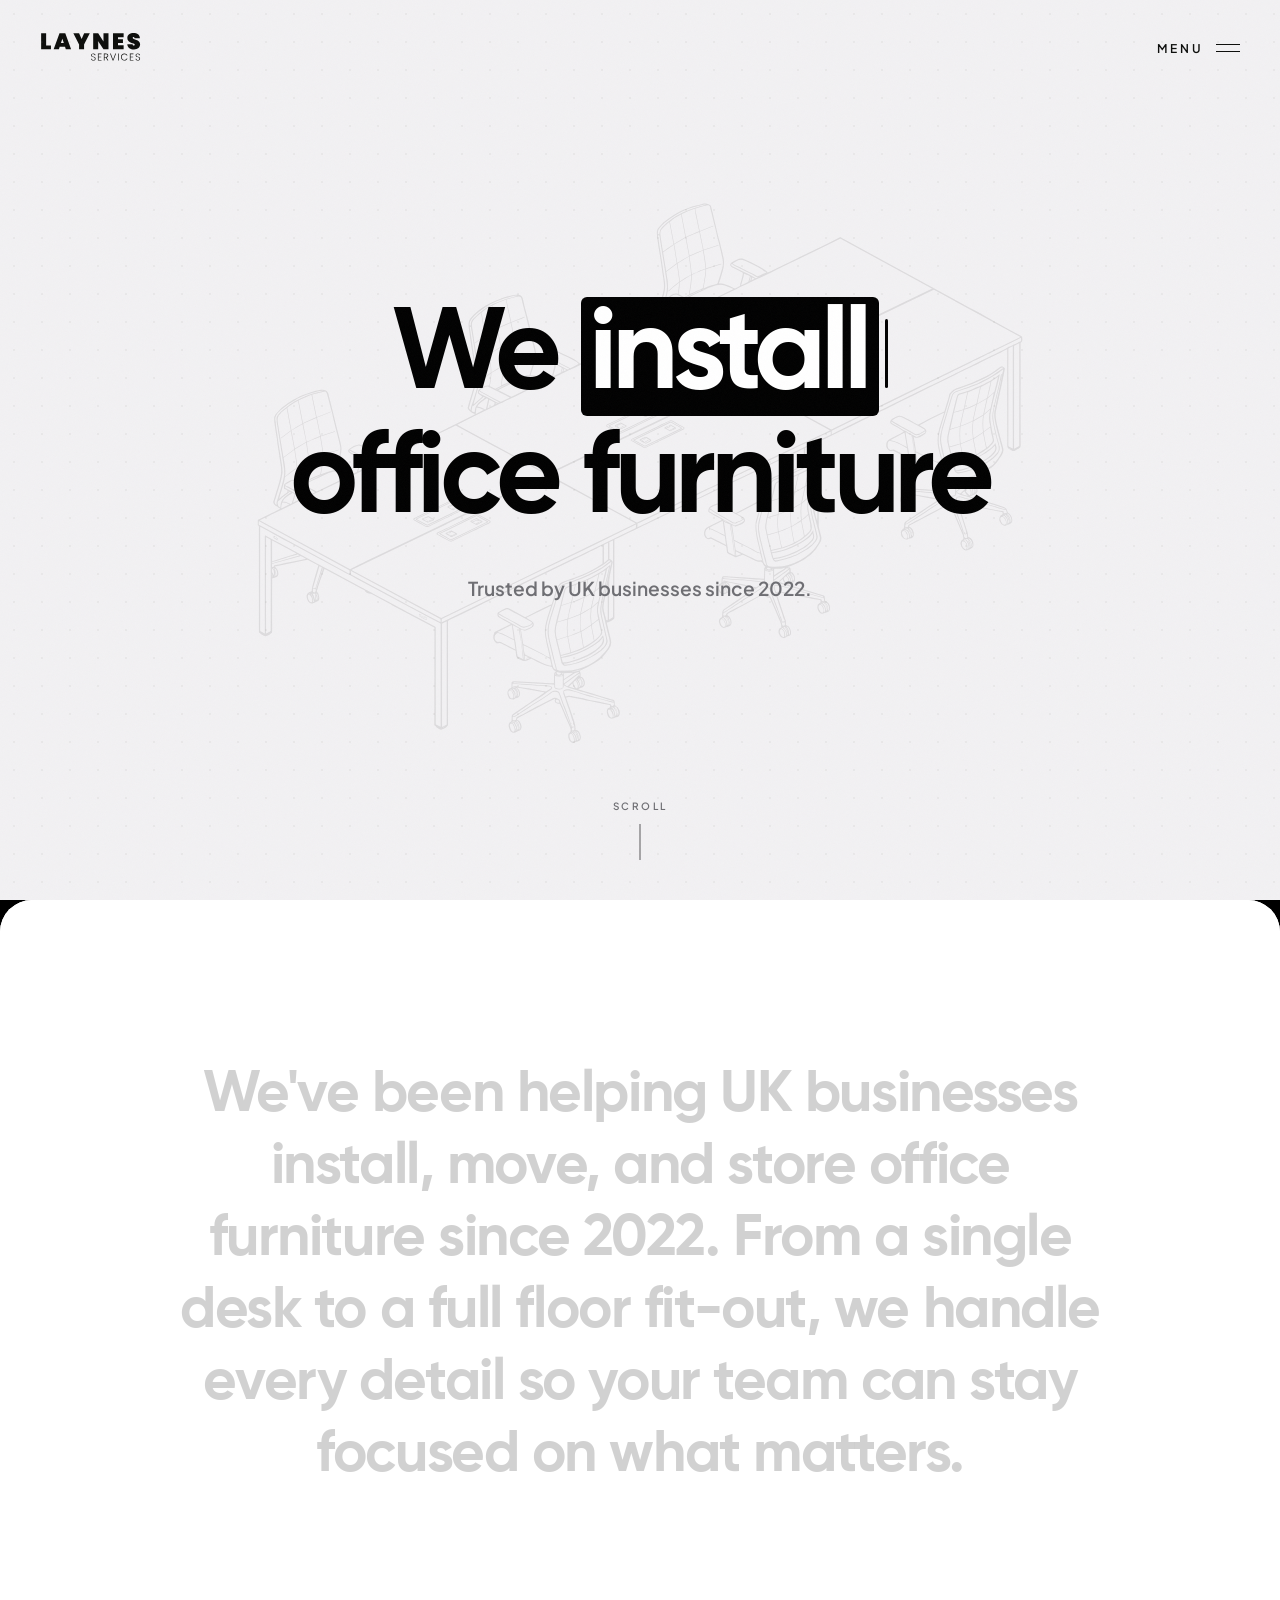
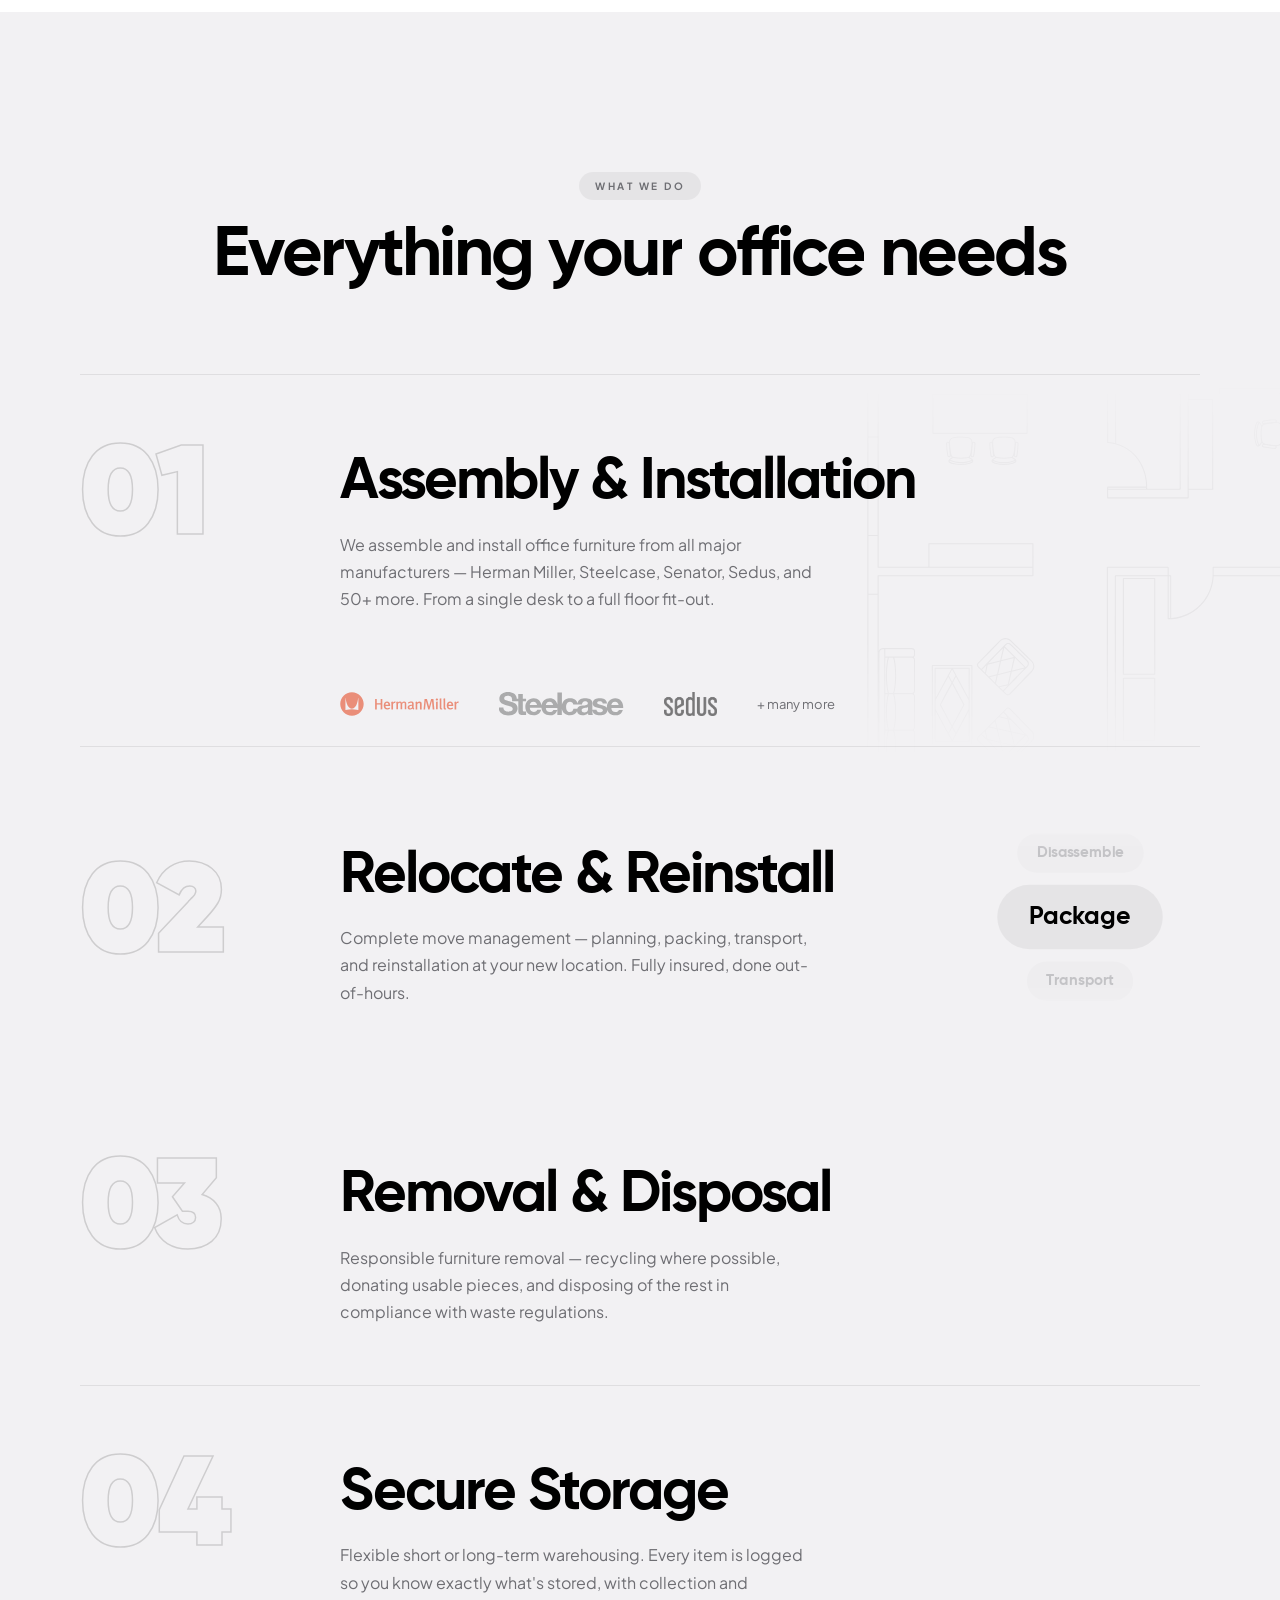
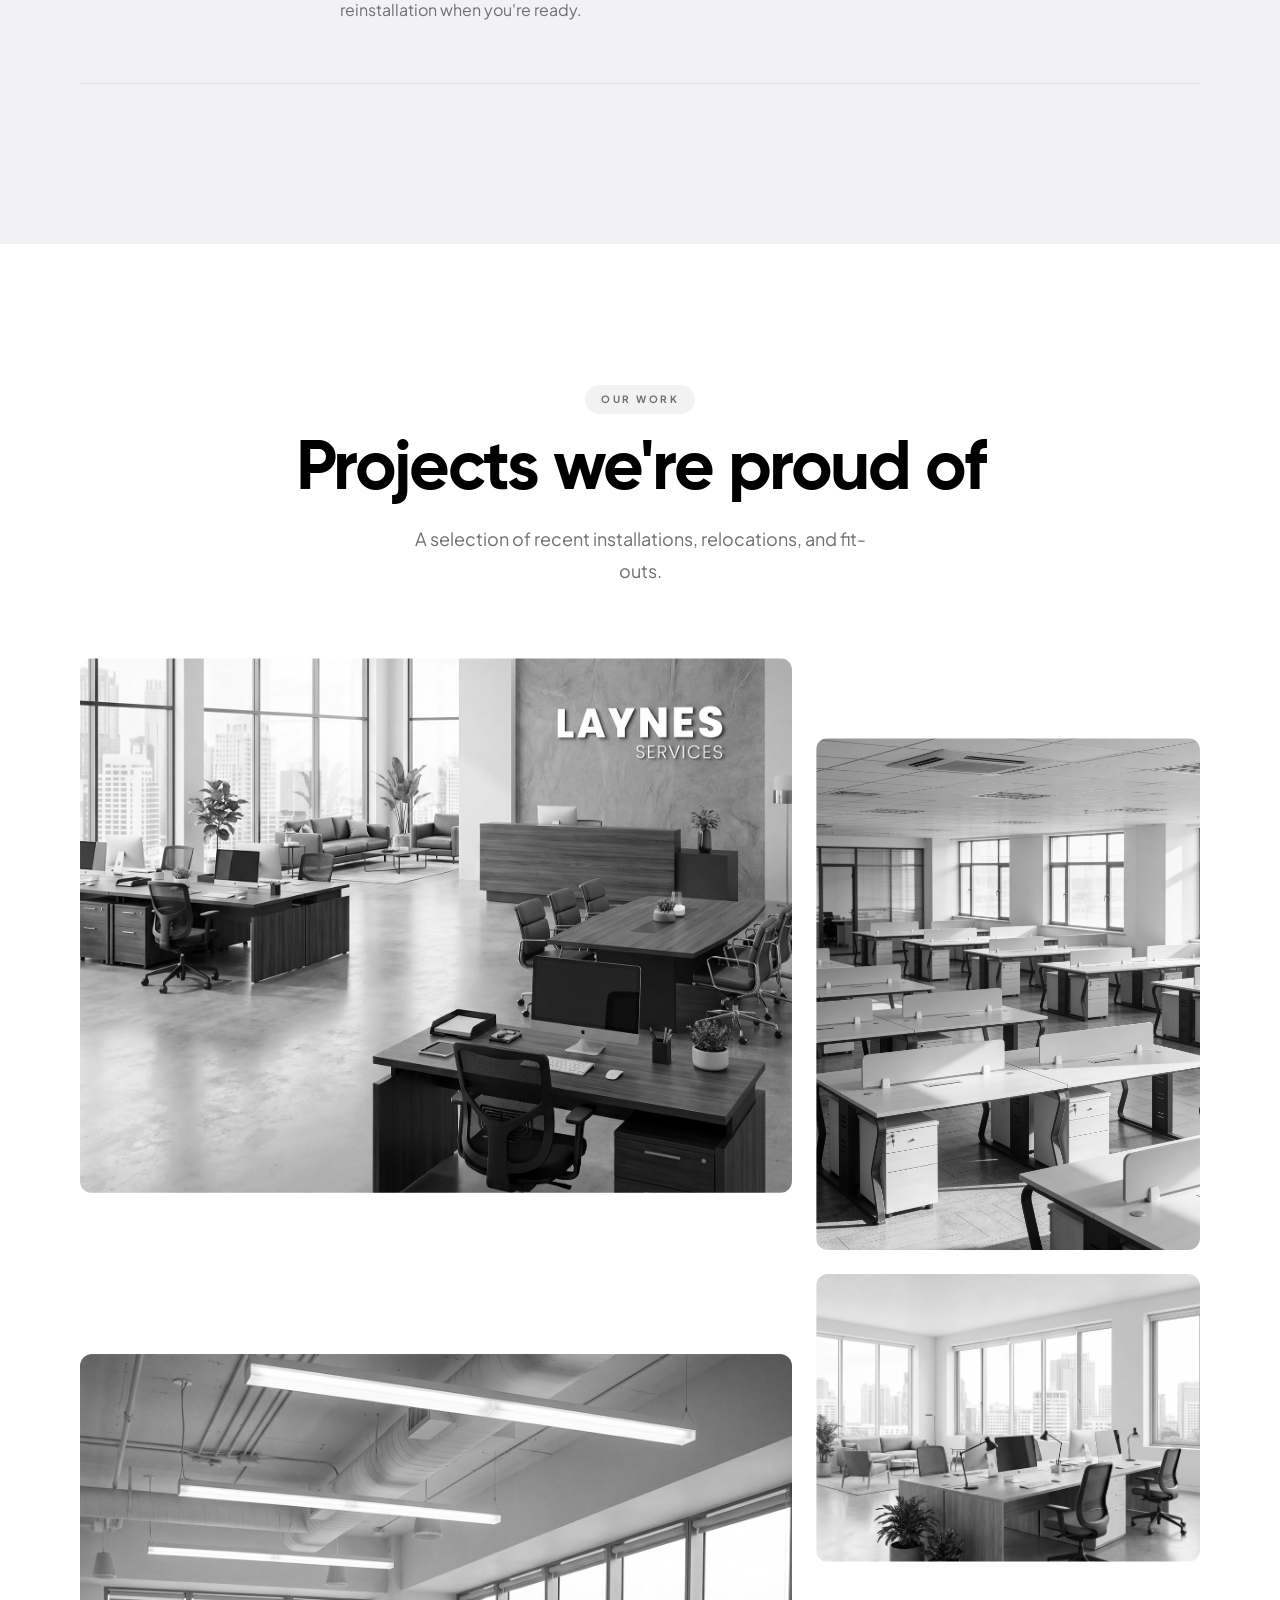
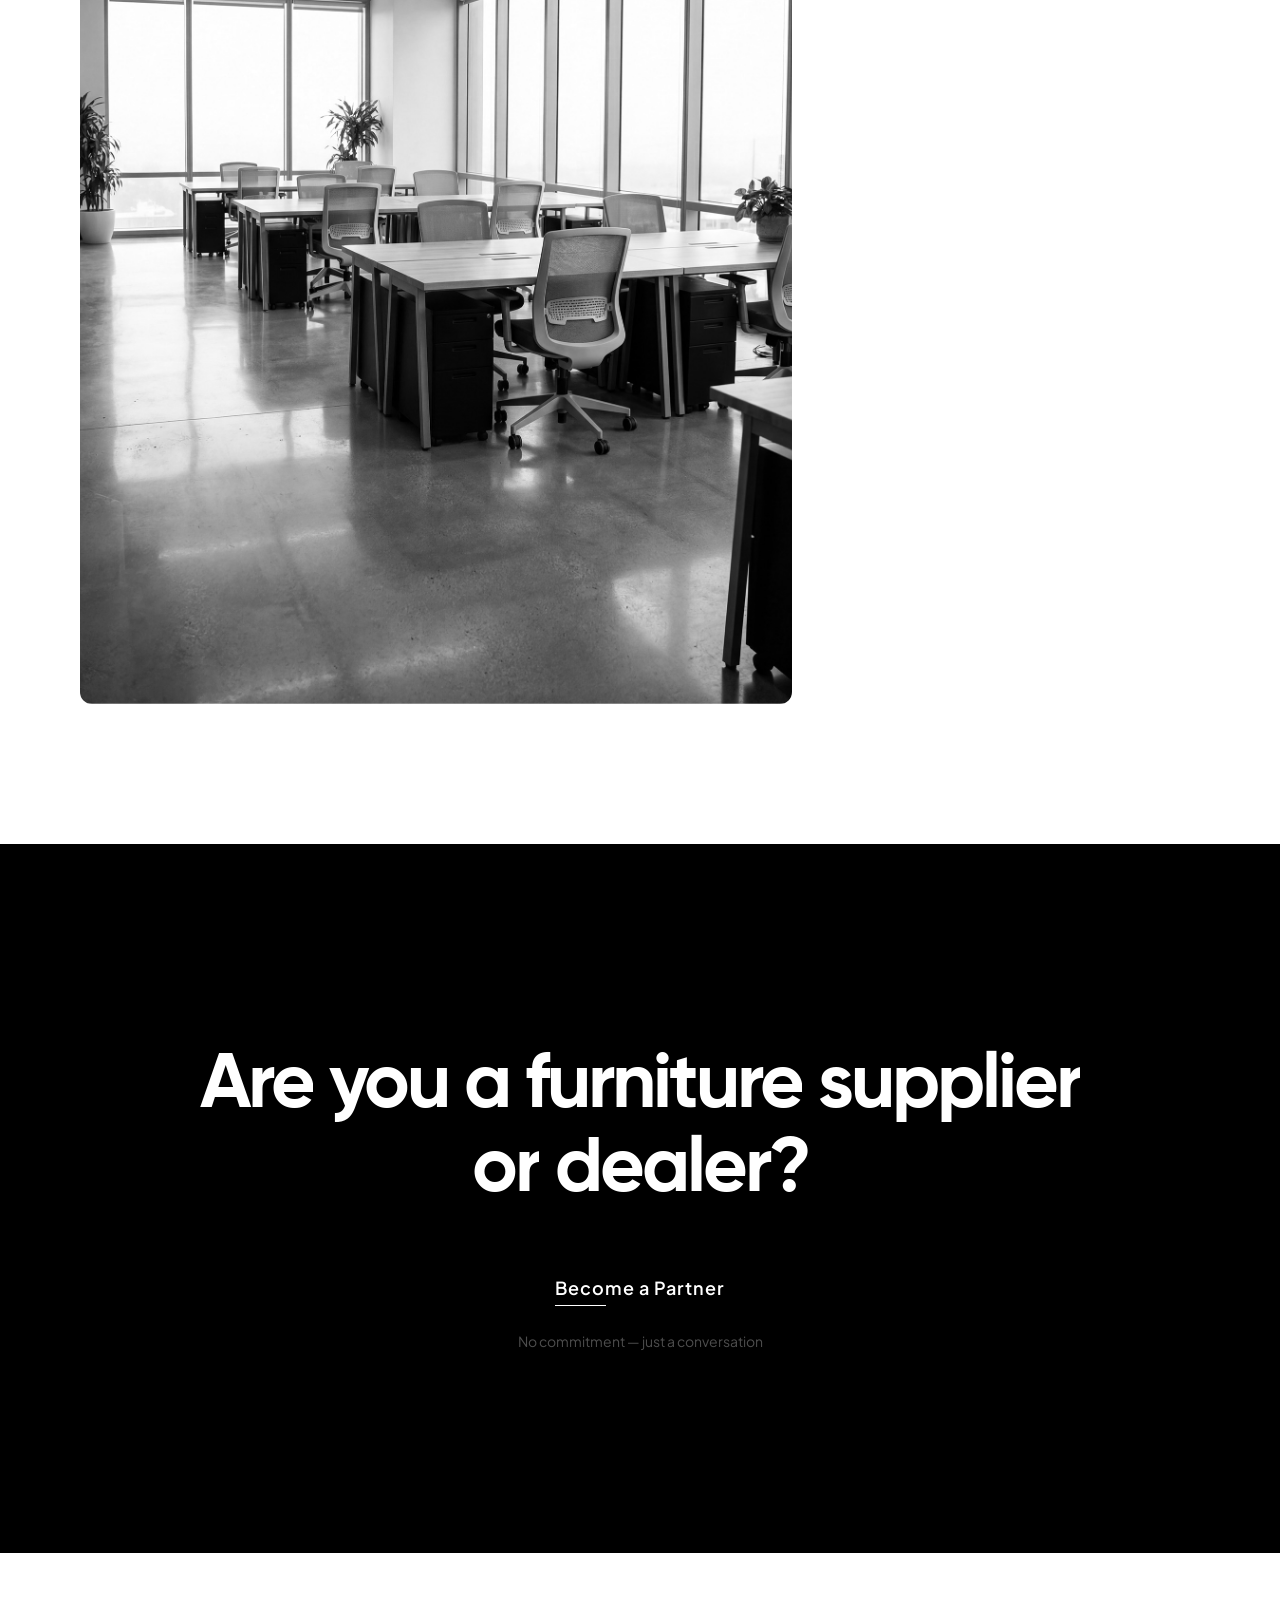
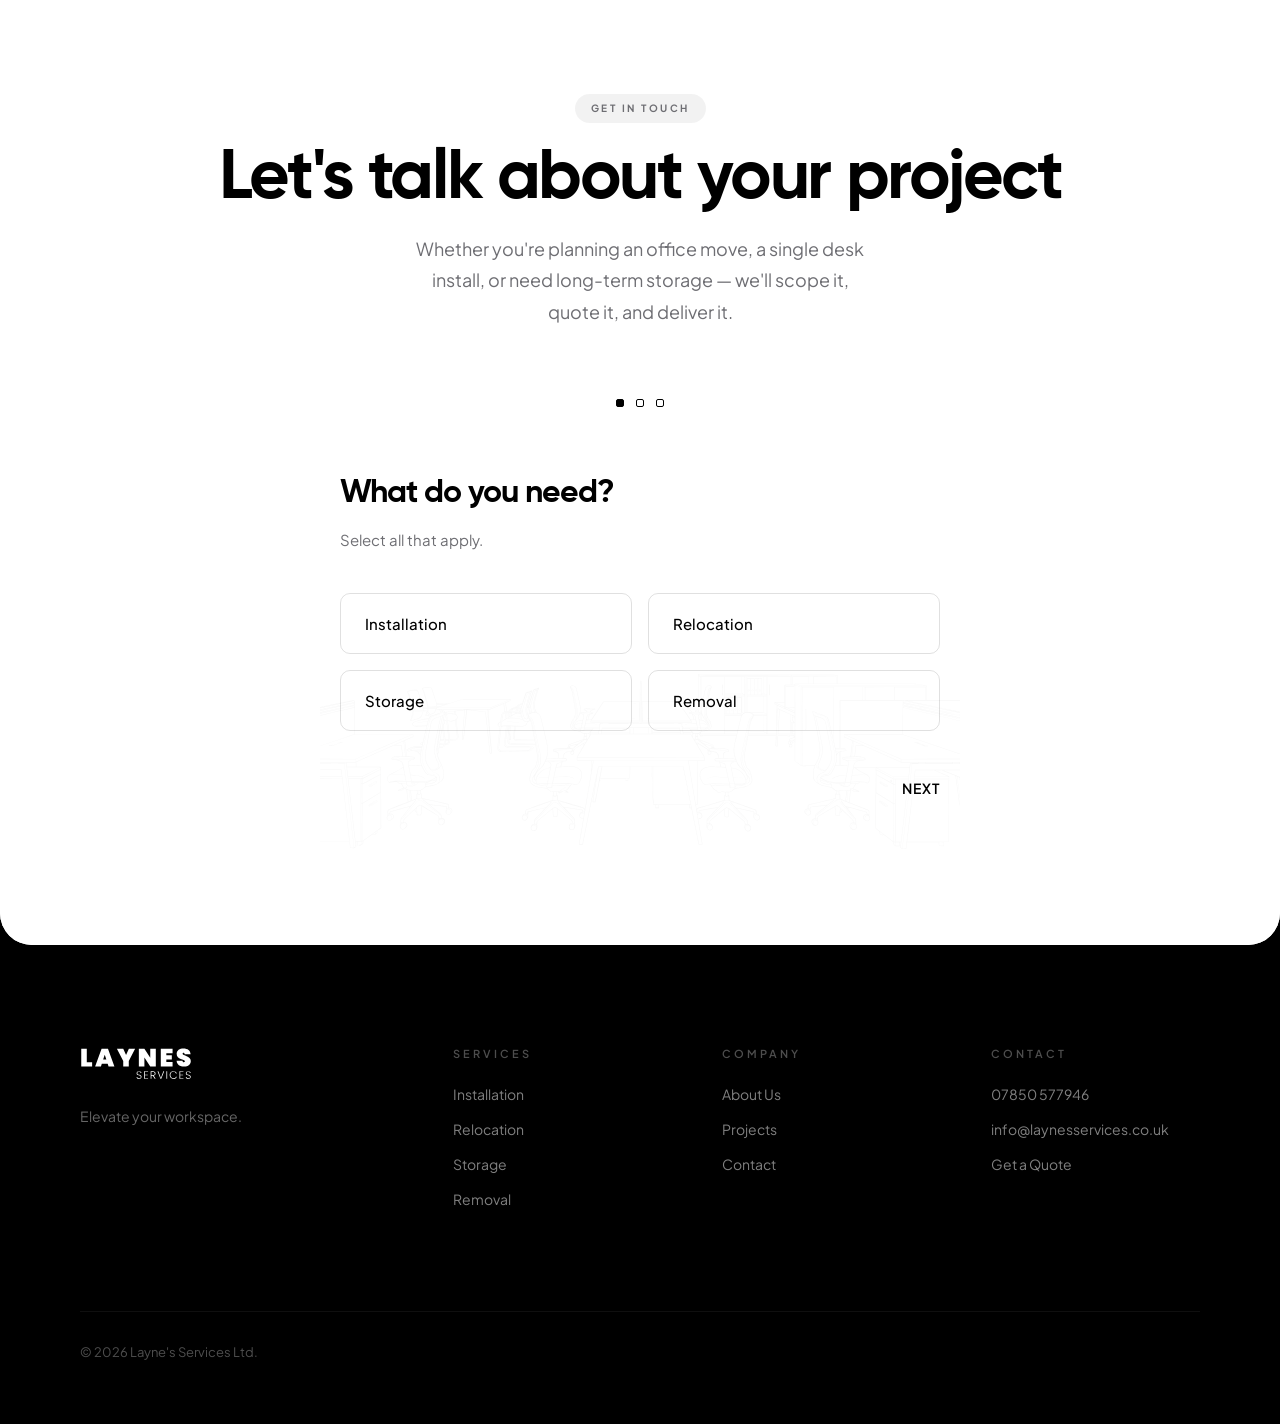
==== index.html @ 867d0921 "Update founding year from 2018 to 2022 Co-Authored-By: Claude Opus 4.6 <noreply@anthropic.com>" ====
<!DOCTYPE html>
<html lang="en">
<head>
  <meta charset="UTF-8">
  <meta name="viewport" content="width=device-width, initial-scale=1.0">
  <title>Layne's Services | Office Furniture Installation, Relocation & Storage — London</title>
  <meta name="description" content="London's trusted office furniture installation, relocation, removal and storage specialists. Fully insured, serving businesses across London and the South East.">

  <!-- Favicons -->
  <link rel="icon" type="image/png" sizes="32x32" href="favicon-32x32.png">
  <link rel="icon" type="image/png" sizes="16x16" href="favicon-16x16.png">
  <link rel="icon" type="image/png" sizes="96x96" href="favicon-96x96.png">
  <link rel="shortcut icon" href="favicon.ico">
  <link rel="apple-touch-icon" sizes="180x180" href="apple-touch-icon.png">
  <link rel="icon" type="image/png" sizes="192x192" href="android-chrome-192x192.png">
  <link rel="icon" type="image/png" sizes="512x512" href="android-chrome-512x512.png">

  <!-- Google Fonts: Plus Jakarta Sans -->
  <link rel="preconnect" href="https://fonts.googleapis.com">
  <link rel="preconnect" href="https://fonts.gstatic.com" crossorigin>
  <link href="https://fonts.googleapis.com/css2?family=Plus+Jakarta+Sans:wght@400;500;600;700&display=swap" rel="stylesheet">

  <link rel="stylesheet" href="styles.css">
</head>
<body>


<!-- =====================================================================
       NAVIGATION — Enhanced version (LS monogram + MENU toggle + overlay)
       ===================================================================== -->
  <nav class="nav" id="nav">
    <div class="nav-bar">
      <a href="#" class="nav-logo" aria-label="Layne's Services home">
        <img src="images/full_logo_white.svg" alt="Layne's Services">
      </a>
      <button class="nav-toggle" id="nav-toggle" aria-label="Toggle menu">
        <span class="nav-toggle-text">MENU</span>
        <div class="nav-burger">
          <span></span>
          <span></span>
        </div>
      </button>
    </div>

    <div class="nav-overlay" id="nav-overlay">
      <div class="nav-overlay-inner">
        <div class="nav-links">
          <a href="#services" class="nav-ol-link">SERVICES</a>
          <a href="#cases" class="nav-ol-link">PROJECTS</a>
          <a href="#partners" class="nav-ol-link">PARTNERS</a>
          <a href="#contact" class="nav-ol-link nav-ol-cta">GET A QUOTE</a>
        </div>
        <div class="nav-overlay-bottom">
          <div class="nav-overlay-info">
            <a href="mailto:info@laynesservices.co.uk">info@laynesservices.co.uk</a>
            <a href="tel:+447850577946">07850 577946</a>
          </div>
          <span class="nav-overlay-year">Layne's Services Ltd &copy; 2026</span>
        </div>
      </div>
    </div>
  </nav>


  <!-- =====================================================================
       HERO — Base version (sticky, scales + fades on scroll, SVG bg)
       ===================================================================== -->
  <section class="hero" id="hero">
    <img src="images/new-desk.svg" alt="" class="hero-bg-illustration" aria-hidden="true">
    <div class="hero-content">
      <h1 class="hero-title">
        We <span id="verb-wrap"><span class="hero-highlight"><span id="hero-verb">install</span></span><span class="hero-cursor"></span></span><br>
        office furniture
      </h1>
      <p class="hero-subtitle">Trusted by UK businesses since 2022.</p>
    </div>
    <div class="hero-scroll" aria-hidden="true">
      <span>Scroll</span>
      <div class="hero-scroll-line"></div>
    </div>
  </section>


  <!-- =====================================================================
       CONTENT — scrolls over the sticky hero
       ===================================================================== -->
  <main class="content">


  <!-- =====================================================================
       STATEMENT — Base version (scroll-driven character reveal)
       ===================================================================== -->
  <section class="section section-statement" id="about">
    <div class="container">
      <p class="statement-text" id="statement-text">We've been helping UK businesses install, move, and store office furniture since 2022. From a single desk to a full floor fit-out, we handle every detail so your team can stay focused on what matters.</p>
    </div>
  </section>


  <!-- =====================================================================
       SERVICES — Enhanced version (dark section, numbered rows)
       ===================================================================== -->
  <section class="section section-services" id="services">
    <div class="container">
      <div class="s-eye">What we do</div>
      <h2 class="s-h" data-text-reveal>Everything your office needs</h2>

      <div class="services-rows">

        <div class="service-divider"></div>

        <div class="service-row">
          <span class="service-num">01</span>
          <div class="service-body">
            <h3 class="service-title">Assembly & Installation</h3>
            <p class="service-desc">We assemble and install office furniture from all major manufacturers — Herman Miller, Steelcase, Senator, Sedus, and 50+ more. From a single desk to a full floor fit-out.</p>
          </div>
        </div>

        <div class="service-logos">
          <img src="images/HermanMiller_logo.svg" alt="Herman Miller">
          <img src="images/steelcase-logo.svg" alt="Steelcase">
          <img src="images/Sedus-Logo-Neu.webp" alt="Sedus">
          <span>+ many more</span>
        </div>

        <div class="service-divider"></div>

        <div class="service-row service-row-wheel">
          <span class="service-num">02</span>
          <div class="service-body">
            <h3 class="service-title">Relocate & Reinstall</h3>
            <p class="service-desc">Complete move management — planning, packing, transport, and reinstallation at your new location. Fully insured, done out-of-hours.</p>
          </div>
          <div class="pill-wheel">
            <span class="pill">Disassemble</span>
            <span class="pill">Package</span>
            <span class="pill">Transport</span>
            <span class="pill">Unpackage</span>
            <span class="pill">Reassemble</span>
          </div>
        </div>

        <div class="service-divider"></div>

        <div class="service-row">
          <span class="service-num">03</span>
          <div class="service-body">
            <h3 class="service-title">Removal & Disposal</h3>
            <p class="service-desc">Responsible furniture removal — recycling where possible, donating usable pieces, and disposing of the rest in compliance with waste regulations.</p>
          </div>
        </div>

        <div class="service-divider"></div>

        <div class="service-row">
          <span class="service-num">04</span>
          <div class="service-body">
            <h3 class="service-title">Secure Storage</h3>
            <p class="service-desc">Flexible short or long-term warehousing. Every item is logged so you know exactly what's stored, with collection and reinstallation when you're ready.</p>
          </div>
        </div>

        <div class="service-divider"></div>

      </div>
    </div>
  </section>


  <!-- =====================================================================
       CASE STUDIES — V3 version (asymmetric grid, grayscale to color)
       ===================================================================== -->
  <section class="section section-cases" id="cases">
    <img class="cases-watermark" id="cases-watermark" src="images/laynes-only-side-mark.svg" alt="" aria-hidden="true">
    <div class="container">
      <div class="section-header reveal">
        <div class="s-eye">Our work</div>
        <h2 class="s-h">Projects we're <strong>proud of</strong></h2>
        <p class="s-p">A selection of recent installations, relocations, and fit-outs.</p>
      </div>

      <div class="cases-grid">
        <div class="case-card case-card-lg" data-reveal-img>
          <div class="case-img-wrap">
            <img src="images/case-studies/example1.jpg" alt="Office furniture installation" loading="lazy">
          </div>
        </div>
        <div class="case-card case-card-sm" data-reveal-img>
          <div class="case-img-wrap">
            <img src="images/case-studies/example2.jpg" alt="Office relocation" loading="lazy">
          </div>
        </div>
        <div class="case-card case-card-sm" data-reveal-img>
          <div class="case-img-wrap">
            <img src="images/case-studies/example3.jpg" alt="Workspace fit-out" loading="lazy">
          </div>
        </div>
        <div class="case-card case-card-lg" data-reveal-img>
          <div class="case-img-wrap">
            <img src="images/case-studies/example4.jpg" alt="Commercial project" loading="lazy">
          </div>
        </div>
      </div>
    </div>
  </section>


  <!-- =====================================================================
       PARTNER CTA — Enhanced version (centered, dark bg)
       ===================================================================== -->
  <section class="section section-partner" id="partners">
    <div class="container">
      <h2 class="partner-heading" data-text-reveal>Are you a furniture supplier or dealer?</h2>
      <a href="#contact" class="partner-link">Become a Partner</a>
      <p class="partner-note">No commitment — just a conversation</p>
    </div>
  </section>


  <!-- =====================================================================
       CONTACT — Enhanced version format + base SVG background
       ===================================================================== -->
  <section class="section section-contact" id="contact">
    <img src="images/office-scene-outlines.svg" alt="" class="contact-bg-scene" aria-hidden="true">
    <div class="container">
      <div class="section-header reveal">
        <div class="s-eye">Get in touch</div>
        <h2 class="s-h">Let's talk about your <strong>project</strong></h2>
        <p class="s-p">Whether you're planning an office move, a single desk install, or need long-term storage — we'll scope it, quote it, and deliver it.</p>
      </div>

      <div class="quote-wizard" id="quote-wizard">

        <div class="qw-dots">
          <span class="qw-dot active" data-step="0"></span>
          <span class="qw-dot" data-step="1"></span>
          <span class="qw-dot" data-step="2"></span>
        </div>

        <form id="quote-form">
          <input type="hidden" name="access_key" value="11e3b328-4dc0-44fe-99b6-ca257489b062">
          <input type="hidden" name="subject" value="New Quote Enquiry — Layne's Services">
          <input type="checkbox" name="botcheck" style="display:none">

          <div class="qw-step active" data-step="0">
            <h3 class="qw-title">What do you need?</h3>
            <p class="qw-sub">Select all that apply.</p>
            <div class="qw-services">
              <button type="button" class="qw-svc" data-value="installation">Installation</button>
              <button type="button" class="qw-svc" data-value="relocation">Relocation</button>
              <button type="button" class="qw-svc" data-value="storage">Storage</button>
              <button type="button" class="qw-svc" data-value="removal">Removal</button>
            </div>
          </div>

          <div class="qw-step" data-step="1">
            <h3 class="qw-title">Your details</h3>
            <p class="qw-sub">How can we reach you?</p>
            <div class="qw-fields">
              <div class="qw-field">
                <input type="text" name="name" placeholder=" " required>
                <label>Full Name</label>
              </div>
              <div class="qw-field">
                <input type="text" name="company" placeholder=" ">
                <label>Company</label>
              </div>
              <div class="qw-field">
                <input type="email" name="email" placeholder=" " required>
                <label>Email</label>
              </div>
              <div class="qw-field">
                <input type="tel" name="phone" placeholder=" ">
                <label>Phone</label>
              </div>
            </div>
          </div>

          <div class="qw-step" data-step="2">
            <h3 class="qw-title">Tell us about the project</h3>
            <p class="qw-sub">Any details that help us quote accurately.</p>
            <div class="qw-field qw-field-textarea">
              <textarea name="details" rows="4" placeholder=" "></textarea>
              <label>Project details</label>
            </div>
            <div class="h-captcha" data-captcha="true"></div>
            <button type="submit" class="qw-submit">Send Enquiry</button>
          </div>

        </form>

        <div class="qw-nav">
          <button type="button" class="qw-back" id="qw-back">Back</button>
          <button type="button" class="qw-next" id="qw-next">Next</button>
        </div>

      </div>
    </div>
  </section>


  </main>

  <!-- =====================================================================
       FOOTER — Base version (dark)
       ===================================================================== -->
  <footer class="footer">
    <div class="container">
      <div class="footer-grid">
        <div class="footer-brand">
          <img class="f-logo" src="images/full_logo_white.svg" alt="Layne's Services">
          <p>Elevate your workspace.</p>
        </div>
        <div class="footer-col">
          <h5>Services</h5>
          <a href="#services">Installation</a>
          <a href="#services">Relocation</a>
          <a href="#services">Storage</a>
          <a href="#services">Removal</a>
        </div>
        <div class="footer-col">
          <h5>Company</h5>
          <a href="#about">About Us</a>
          <a href="#cases">Projects</a>
          <a href="#contact">Contact</a>
        </div>
        <div class="footer-col">
          <h5>Contact</h5>
          <a href="tel:+447850577946">07850 577946</a>
          <a href="mailto:info@laynesservices.co.uk">info@laynesservices.co.uk</a>
          <a href="#contact">Get a Quote</a>
        </div>
      </div>
      <div class="footer-bottom">
        <p>&copy; <span id="footer-year"></span> Layne's Services Ltd.</p>
      </div>
    </div>
  </footer>


  <!-- Lightbox -->
  <div class="lightbox" id="lightbox">
    <button class="lightbox-close" id="lightbox-close" aria-label="Close">&times;</button>
    <img class="lightbox-img" id="lightbox-img" src="" alt="">
  </div>

  <script src="https://web3forms.com/client/script.js" async defer></script>
  <script>document.getElementById('footer-year').textContent = new Date().getFullYear();</script>
  <script src="https://unpkg.com/lenis@1/dist/lenis.min.js"></script>
  <script src="main.js"></script>

</body>
</html>
---- styles.css ----
/* ==========================================================================
   LAYNE'S SERVICES — V5 FINAL
   Combined: Base palette + Enhanced nav/services/partner/contact + V3 cases

   Fonts: Gilroy (local) + Plus Jakarta Sans (Google)
   Palette: #FFFFFF / #F2F1F3 / #000000 / #6E6E73

   1.  @font-face
   2.  Reset & Variables
   3.  Base / Noise grain
   4.  Navigation (enhanced — overlay)
   5.  Hero (base)
   6.  Statement (base)
   7.  Services (enhanced — numbered rows)
   8.  Cases (v3 — asymmetric grid, grayscale→color)
   9.  Partner CTA (enhanced — dark centered)
   10. Contact / Quote wizard (enhanced format + base SVG bg)
   11. Footer (base — dark)
   12. Lightbox
   13. Text reveal animations
   14. Reveal animations
   15. Responsive
   ========================================================================== */


/* ==========================================================================
   1. @FONT-FACE — Gilroy
   ========================================================================== */

@font-face {
  font-family: 'Gilroy';
  src: url('Gilroy/Gilroy-Light.ttf') format('truetype');
  font-weight: 300;
  font-style: normal;
  font-display: swap;
}

@font-face {
  font-family: 'Gilroy';
  src: url('Gilroy/Gilroy-Regular.ttf') format('truetype');
  font-weight: 400;
  font-style: normal;
  font-display: swap;
}

@font-face {
  font-family: 'Gilroy';
  src: url('Gilroy/Gilroy-Medium.ttf') format('truetype');
  font-weight: 500;
  font-style: normal;
  font-display: swap;
}

@font-face {
  font-family: 'Gilroy';
  src: url('Gilroy/Gilroy-SemiBold.ttf') format('truetype');
  font-weight: 600;
  font-style: normal;
  font-display: swap;
}

@font-face {
  font-family: 'Gilroy';
  src: url('Gilroy/Gilroy-Bold.ttf') format('truetype');
  font-weight: 700;
  font-style: normal;
  font-display: swap;
}

@font-face {
  font-family: 'Gilroy';
  src: url('Gilroy/Gilroy-Heavy.ttf') format('truetype');
  font-weight: 900;
  font-style: normal;
  font-display: swap;
}


/* ==========================================================================
   2. RESET & VARIABLES — Base color scheme
   ========================================================================== */

:root {
  /* --- Colours — base monochrome palette --- */
  --bg:          #FFFFFF;
  --bg-alt:      #F2F1F3;
  --bg-card:     #F2F1F3;
  --text:        #000000;
  --text-body:   #6E6E73;
  --text-muted:  #6E6E73;
  --text-faint:  rgba(0, 0, 0, 0.18);
  --accent:      #000000;
  --dark:        #000000;

  /* --- Fonts --- */
  --ff:          'Plus Jakarta Sans', system-ui, sans-serif;
  --ff-display:  'Gilroy', system-ui, sans-serif;

  /* --- Easings --- */
  --ease-out:  cubic-bezier(0.16, 1, 0.3, 1);
  --ease:      cubic-bezier(0.25, 0.1, 0.25, 1);
  --ease-expo: cubic-bezier(0.19, 1, 0.22, 1);
  --ease-spring: cubic-bezier(0.34, 1.56, 0.64, 1);

  /* --- Radii --- */
  --radius:    16px;
  --radius-lg: 24px;
}

*, *::before, *::after {
  margin: 0;
  padding: 0;
  box-sizing: border-box;
}

html {
  -webkit-text-size-adjust: 100%;
  scroll-behavior: auto;
  -webkit-font-smoothing: antialiased;
  -moz-osx-font-smoothing: grayscale;
}

html.lenis,
html.lenis body {
  height: auto;
}

.lenis.lenis-smooth {
  scroll-behavior: auto !important;
}

.lenis.lenis-smooth [data-lenis-prevent] {
  overscroll-behavior: contain;
}

.lenis.lenis-stopped {
  overflow: hidden;
}


/* ==========================================================================
   3. BASE / NOISE GRAIN
   ========================================================================== */

body {
  font-family: var(--ff);
  font-weight: 400;
  font-size: 16px;
  line-height: 1.65;
  color: var(--text);
  background: var(--text);
  overflow-x: hidden;
}

/* Noise grain overlay */
body::after {
  content: '';
  position: fixed;
  inset: 0;
  z-index: 9999;
  pointer-events: none;
  opacity: 0.03;
  background-image: url("data:image/svg+xml,%3Csvg viewBox='0 0 512 512' xmlns='http://www.w3.org/2000/svg'%3E%3Cfilter id='n'%3E%3CfeTurbulence type='fractalNoise' baseFrequency='0.65' numOctaves='4' stitchTiles='stitch'/%3E%3C/filter%3E%3Crect width='100%25' height='100%25' filter='url(%23n)'/%3E%3C/svg%3E");
  background-repeat: repeat;
  background-size: 256px 256px;
}

img {
  display: block;
  max-width: 100%;
}

a {
  color: inherit;
  text-decoration: none;
}

button {
  font-family: inherit;
  border: none;
  background: none;
  color: inherit;
}

input, textarea {
  font-family: inherit;
}

::selection {
  background: var(--text);
  color: var(--bg);
}

h1, h2, h3, h4, h5, h6 {
  font-family: var(--ff-display);
}

.container {
  max-width: 1280px;
  margin: 0 auto;
  padding: 0 80px;
}

.section {
  position: relative;
  z-index: 1;
}



/* ==========================================================================
   6. NAVIGATION — Enhanced (LS monogram + MENU toggle + overlay)
   ========================================================================== */

.nav {
  position: fixed;
  top: 0;
  left: 0;
  right: 0;
  z-index: 1000;
  mix-blend-mode: difference;
  transition: top 0.4s var(--ease-out), opacity 0.25s ease;
}

.nav.nav-hidden {
  top: -100px;
  opacity: 0;
}

.nav.overlay-open {
  mix-blend-mode: normal;
  top: 0 !important;
}

.nav-bar {
  display: flex;
  align-items: center;
  justify-content: space-between;
  padding: 30px 40px;
}

.nav-logo {
  display: block;
  height: 36px;
  width: auto;
  z-index: 1002;
  transition: opacity 0.3s;
}

.nav-logo:hover {
  opacity: 0.7;
}

.nav-logo img {
  height: 100%;
  width: auto;
}


.nav-toggle {
  display: flex;
  align-items: center;
  gap: 12px;
  color: var(--bg);
  z-index: 1002;
  padding: 0;
  cursor: pointer;
  transition: opacity 0.3s;
}

.nav-toggle:hover {
  opacity: 0.7;
}

.nav-toggle-text {
  font-family: var(--ff);
  font-size: 12px;
  font-weight: 600;
  letter-spacing: 3px;
  text-transform: uppercase;
}

.nav-burger {
  display: flex;
  flex-direction: column;
  gap: 6px;
  width: 24px;
}

.nav-burger span {
  display: block;
  height: 1px;
  background: currentColor;
  transition: transform 0.4s var(--ease-out), opacity 0.3s;
}

.nav.overlay-open .nav-burger span:first-child {
  transform: translateY(3.5px) rotate(45deg);
}

.nav.overlay-open .nav-burger span:last-child {
  transform: translateY(-3.5px) rotate(-45deg);
}

/* Overlay */
.nav-overlay {
  position: fixed;
  inset: 0;
  height: 100dvh;
  background: var(--text);
  clip-path: circle(0% at calc(100% - 52px) 42px);
  transition: clip-path 0.8s var(--ease-out);
  z-index: 1001;
  overflow: hidden;
}

.nav.overlay-open .nav-overlay {
  clip-path: circle(150% at calc(100% - 52px) 42px);
}

.nav-overlay-inner {
  display: flex;
  flex-direction: column;
  justify-content: center;
  height: 100%;
  padding: 120px 60px 60px;
}

.nav-links {
  display: flex;
  flex-direction: column;
  gap: 8px;
}

.nav-ol-link {
  font-family: var(--ff-display);
  font-weight: 900;
  font-size: clamp(48px, 8vw, 80px);
  color: var(--bg);
  letter-spacing: 2px;
  line-height: 1.2;
  display: block;
  overflow: hidden;
  transition: opacity 0.3s;
}

.nav-ol-link:hover {
  opacity: 0.5;
}

.nav-ol-cta {
  -webkit-text-stroke: 1.5px var(--bg);
  color: transparent;
  transition: opacity 0.3s, color 0.3s;
}

.nav-ol-cta:hover {
  opacity: 1;
  color: var(--bg);
}

.nav-ol-link span {
  display: block;
  transform: translateY(105%) rotateX(-10deg);
  transition: transform 0.6s var(--ease-out);
  transform-origin: bottom left;
}

.nav.overlay-open .nav-ol-link span {
  transform: translateY(0) rotateX(0deg);
}

/* Stagger link animation delays */
.nav-ol-link:nth-child(1) span { transition-delay: 0.15s; }
.nav-ol-link:nth-child(2) span { transition-delay: 0.23s; }
.nav-ol-link:nth-child(3) span { transition-delay: 0.31s; }
.nav-ol-link:nth-child(4) span { transition-delay: 0.39s; }

.nav-overlay-bottom {
  margin-top: auto;
  display: flex;
  justify-content: space-between;
  align-items: flex-end;
  padding-top: 40px;
  border-top: 1px solid rgba(255, 255, 255, 0.1);
}

.nav-overlay-info {
  display: flex;
  flex-direction: column;
  gap: 4px;
}

.nav-overlay-info a,
.nav-overlay-year {
  font-family: var(--ff);
  font-size: 14px;
  color: rgba(255, 255, 255, 0.4);
  transition: color 0.3s;
}

.nav-overlay-info a:hover {
  color: var(--bg);
}


/* ==========================================================================
   7. HERO — Base version
   ========================================================================== */

.hero {
  position: sticky;
  top: 0;
  z-index: 0;
  height: 100vh;
  display: flex;
  flex-direction: column;
  align-items: center;
  justify-content: center;
  padding: 0 80px;
  text-align: center;
  background: var(--bg-alt);
}

.hero-bg-illustration {
  position: absolute;
  top: 50%;
  left: 50%;
  width: clamp(600px, 70vw, 1100px);
  height: auto;
  pointer-events: none;
  z-index: 0;
  opacity: 0;
  transform: translate(-50%, -50%) scale(0.92);
  animation: heroBgIn 1.8s var(--ease-out) 0.4s forwards;
}

@keyframes heroBgIn {
  to {
    opacity: 0.1;
    transform: translate(-50%, -50%) scale(1);
  }
}

/* Dot grid texture */
.hero::before {
  content: '';
  position: absolute;
  inset: 0;
  background-image: radial-gradient(circle, rgba(0, 0, 0, 0.04) 1px, transparent 1px);
  background-size: 28px 28px;
  pointer-events: none;
}

.hero-content {
  position: relative;
  z-index: 1;
  max-width: 960px;
  transform-origin: center center;
  will-change: transform, opacity;
}

.hero-title {
  font-family: var(--ff-display);
  font-size: clamp(56px, 9vw, 140px);
  font-weight: 700;
  line-height: 1.08;
  letter-spacing: -0.045em;
  margin-bottom: 28px;
}

.hero-highlight {
  display: inline;
  background: var(--text);
  color: #ffffff;
  padding: 2px 12px 2px 8px;
  border-radius: 6px;
}

.hero-cursor {
  display: inline-block;
  width: 3px;
  height: 0.6em;
  background: var(--text);
  margin-left: 6px;
  vertical-align: baseline;
  border-radius: 2px;
  animation: blink 1s step-end infinite;
}

@keyframes blink {
  0%, 100% { opacity: 1; }
  50%      { opacity: 0; }
}

.hero-subtitle {
  font-size: clamp(1rem, 1.5vw, 1.25rem);
  font-weight: 600;
  line-height: 1.7;
  color: var(--text-body);
  max-width: 520px;
  margin: 0 auto;
}

/* Scroll indicator */
.hero-scroll {
  position: absolute;
  bottom: 40px;
  left: 50%;
  transform: translateX(-50%);
  display: flex;
  flex-direction: column;
  align-items: center;
  gap: 10px;
  z-index: 1;
  transition: opacity 0.4s ease;
}

.hero-scroll span {
  font-family: var(--ff);
  font-size: 10px;
  font-weight: 600;
  letter-spacing: 2.5px;
  text-transform: uppercase;
  color: var(--text-muted);
}

.hero-scroll-line {
  width: 1px;
  height: 36px;
  background: var(--text-faint);
  position: relative;
  overflow: hidden;
}

.hero-scroll-line::after {
  content: '';
  position: absolute;
  left: 0;
  width: 100%;
  height: 100%;
  background: var(--text);
  animation: scrollPulse 2.2s ease-in-out infinite;
}

@keyframes scrollPulse {
  0%   { top: -100%; }
  45%  { top: 100%; }
  100% { top: 100%; }
}


/* ==========================================================================
   8. CONTENT wrapper + STATEMENT — Base version
   ========================================================================== */

.content {
  position: relative;
  z-index: 2;
  background: var(--bg);
  border-radius: 32px 32px 32px 32px;
  overflow: hidden;
}

.section-statement {
  background: var(--bg);
  padding: 160px 0 120px;
}

.statement-text {
  font-family: var(--ff-display);
  font-size: clamp(2rem, 4.5vw, 3.75rem);
  font-weight: 700;
  line-height: 1.25;
  letter-spacing: -0.025em;
  max-width: 960px;
  margin: 0 auto;
  text-align: center;
}

.statement-text .char {
  color: var(--text-faint);
  transition: color 0.08s ease;
}


/* ==========================================================================
   9. SERVICES — Enhanced (dark section, numbered rows)
   ========================================================================== */

.section-services {
  background: var(--bg-alt);
  padding: 160px 0;
  position: relative;
}

/* Blueprint decorative background */
.section-services::before {
  content: '';
  position: absolute;
  top: 20%;
  right: -60px;
  width: 480px;
  height: 480px;
  background: url('images/blueprint.svg') no-repeat center;
  background-size: contain;
  opacity: 0.045;
  pointer-events: none;
  z-index: 0;
  mask-image: linear-gradient(180deg, transparent 0%, #000 25%, #000 55%, transparent 80%);
  -webkit-mask-image: linear-gradient(180deg, transparent 0%, #000 25%, #000 55%, transparent 80%);
}

.section-services > .container {
  position: relative;
  z-index: 1;
}

.section-services .s-eye,
.section-services .s-h {
  text-align: center;
}

.section-services .s-eye {
  display: block;
  margin-left: auto;
  margin-right: auto;
  width: fit-content;
}

.section-services .s-h {
  margin-bottom: 80px;
}

.services-rows {
  margin-top: 40px;
}

.service-divider {
  height: 1px;
  background: rgba(0, 0, 0, 0.08);
  transform: scaleX(0);
  transform-origin: left;
  transition: transform 1s var(--ease-out);
}

.service-divider.revealed {
  transform: scaleX(1);
}

.service-row {
  display: grid;
  grid-template-columns: 200px 1fr;
  gap: 60px;
  align-items: start;
  padding: 60px 0;
  opacity: 0;
  transform: translateY(40px);
  transition: opacity 0.7s, transform 0.8s var(--ease-out);
}

.service-row.revealed {
  opacity: 1;
  transform: translateY(0);
}

.service-num {
  font-family: var(--ff-display);
  font-weight: 900;
  font-size: clamp(80px, 10vw, 140px);
  line-height: 1;
  letter-spacing: -4px;
  -webkit-text-stroke: 1.5px rgba(0, 0, 0, 0.15);
  color: transparent;
  transition: -webkit-text-stroke-color 0.5s, color 0.5s;
}

.service-row:hover .service-num {
  -webkit-text-stroke-color: var(--text);
  color: rgba(0, 0, 0, 0.04);
}

.service-body {
  padding-top: 16px;
}

.service-title {
  font-family: var(--ff-display);
  font-weight: 700;
  font-size: clamp(32px, 4.5vw, 60px);
  line-height: 1.1;
  letter-spacing: -2px;
  transition: transform 0.5s var(--ease-out);
}

.service-row:hover .service-title {
  transform: translateX(20px);
}

.service-desc {
  font-family: var(--ff);
  font-size: 16px;
  line-height: 1.7;
  color: var(--text-body);
  max-width: 480px;
  margin-top: 16px;
}

/* Relocate row — 3-column with pill wheel on right */
.service-row-wheel {
  grid-template-columns: 200px 1.4fr 0.6fr;
  align-items: center;
}

/* Pill wheel — rotating steps */
.pill-wheel {
  min-height: 220px;
  overflow: hidden;
  position: relative;
  display: flex;
  align-items: center;
  justify-content: center;
  mask-image: linear-gradient(180deg, transparent 0%, #000 20%, #000 80%, transparent 100%);
  -webkit-mask-image: linear-gradient(180deg, transparent 0%, #000 20%, #000 80%, transparent 100%);
}

.pill {
  position: absolute;
  padding: 10px 28px;
  border-radius: 999px;
  background: rgba(0, 0, 0, 0.05);
  font-family: var(--ff-display);
  font-size: 22px;
  font-weight: 700;
  letter-spacing: -0.3px;
  color: var(--text-body);
  white-space: nowrap;
  transition: transform 0.55s var(--ease-out),
              opacity 0.55s var(--ease-out),
              color 0.55s var(--ease-out);
}

.pill.active {
  color: var(--text);
}

.service-logos {
  display: flex;
  align-items: center;
  gap: 40px;
  padding: 20px 0 30px 260px;
  opacity: 0;
  transform: translateY(20px);
  transition: opacity 0.6s 0.2s, transform 0.6s 0.2s var(--ease-out);
}

.service-logos.revealed {
  opacity: 1;
  transform: translateY(0);
}

.service-logos img {
  height: 24px;
  width: auto;
  opacity: 0.5;
  transition: opacity 0.3s;
}

.service-logos img:hover {
  opacity: 0.8;
}

.service-logos span {
  font-family: var(--ff);
  font-size: 13px;
  color: var(--text-muted);
}


/* ==========================================================================
   10. CASES — V3 (asymmetric grid, grayscale→color, clip-path reveal)
   ========================================================================== */

.section-cases {
  background: var(--bg);
  padding: 140px 0;
  position: relative;
  overflow: clip;
}

.cases-watermark {
  position: absolute;
  left: 0;
  top: 0;
  height: 70vh;
  width: auto;
  opacity: 0;
  pointer-events: none;
  z-index: 0;
  transition: opacity 1.2s var(--ease-expo);
}

.cases-watermark.visible {
  opacity: 0.04;
}

.cases-watermark.wm-fixed {
  position: fixed;
  top: 50%;
  transform: translateY(-50%);
}

.cases-watermark.wm-bottom {
  position: absolute;
  top: auto;
  bottom: 0;
  transform: translateY(0);
}

.section-cases > .container {
  position: relative;
  z-index: 1;
}

/* Shared section header styles (base) */
.section-header {
  text-align: center;
  margin-bottom: 72px;
}

.s-eye {
  display: inline-block;
  font-family: var(--ff);
  font-size: 10px;
  font-weight: 700;
  letter-spacing: 2.5px;
  text-transform: uppercase;
  color: var(--text-muted);
  background: rgba(0, 0, 0, 0.05);
  border-radius: 999px;
  padding: 6px 16px;
  margin-bottom: 20px;
}

.s-h {
  font-family: var(--ff-display);
  font-size: clamp(2.25rem, 5.5vw, 5rem);
  font-weight: 700;
  line-height: 1.05;
  letter-spacing: -0.035em;
}

.s-h strong {
  font-weight: 700;
}

.s-p {
  font-size: 1.125rem;
  font-weight: 400;
  line-height: 1.75;
  color: var(--text-body);
  max-width: 460px;
  margin: 16px auto 0;
}

/* Asymmetric grid — v3 style */
.cases-grid {
  display: grid;
  grid-template-columns: 1.3fr 0.7fr;
  gap: 24px;
}

.case-card {
  position: relative;
  overflow: hidden;
}

.case-card-sm {
  margin-top: 80px;
}

.case-img-wrap {
  width: 100%;
  aspect-ratio: 4 / 3;
  overflow: hidden;
  border-radius: 12px;
  clip-path: inset(100% 0 0 0);
  transition: clip-path 1s var(--ease);
}

.case-card.revealed .case-img-wrap {
  clip-path: inset(0 0 0 0);
}

.case-card-sm .case-img-wrap {
  aspect-ratio: 3 / 4;
}

.case-img-wrap img {
  width: 100%;
  height: 100%;
  object-fit: cover;
  filter: grayscale(100%);
  transition: filter 0.6s, transform 0.8s var(--ease);
}

.case-card:hover .case-img-wrap img {
  filter: grayscale(0%);
  transform: scale(1.05);
}

.case-card {
  cursor: pointer;
}


/* ==========================================================================
   11. PARTNER CTA — Enhanced (dark centered)
   ========================================================================== */

.section-partner {
  background: var(--text);
  color: var(--bg);
  padding: 200px 0;
  text-align: center;
}

.partner-heading {
  font-family: var(--ff-display);
  font-weight: 700;
  font-size: clamp(36px, 6vw, 80px);
  line-height: 1.1;
  letter-spacing: -3px;
  max-width: 900px;
  margin: 0 auto 60px;
}

.partner-link {
  font-family: var(--ff);
  font-size: 18px;
  font-weight: 600;
  letter-spacing: 1px;
  color: var(--bg);
  position: relative;
  display: inline-block;
  padding-bottom: 4px;
  transition: opacity 0.3s;
}

.partner-link:hover {
  opacity: 0.8;
}

.partner-link::after {
  content: '';
  position: absolute;
  bottom: 0;
  left: 0;
  right: 0;
  height: 1px;
  background: var(--bg);
  transform: scaleX(0.3);
  transform-origin: left;
  transition: transform 0.5s var(--ease-out);
}

.partner-link:hover::after {
  transform: scaleX(1);
}

.partner-note {
  margin-top: 24px;
  font-family: var(--ff);
  font-size: 14px;
  opacity: 0.3;
}


/* ==========================================================================
   12. CONTACT — Enhanced format + base SVG background
   ========================================================================== */

.section-contact {
  background: var(--bg);
  padding: 140px 0;
  position: relative;
  overflow: hidden;
}

/* Base SVG background */
.contact-bg-scene {
  position: absolute;
  bottom: 0;
  left: 50%;
  transform: translateX(-50%);
  width: auto;
  max-width: 100%;
  height: auto;
  opacity: 0.04;
  pointer-events: none;
  z-index: 0;
}

.section-contact > .container {
  position: relative;
  z-index: 1;
}

/* Enhanced quote wizard */
.quote-wizard {
  max-width: 600px;
  margin: 0 auto;
}

/* Progress dots */
.qw-dots {
  display: flex;
  gap: 12px;
  justify-content: center;
  margin-bottom: 60px;
}

.qw-dot {
  width: 8px;
  height: 8px;
  border-radius: 2px;
  border: 1px solid var(--text);
  background: transparent;
  transition: background 0.3s, border-color 0.3s;
}

.qw-dot.active {
  background: var(--text);
}

.qw-dot.done {
  background: var(--text);
}

/* Steps */
.qw-step {
  display: none;
}

.qw-step.active {
  display: block;
  animation: fadeUp 0.5s var(--ease-out);
}

@keyframes fadeUp {
  from {
    opacity: 0;
    transform: translateY(20px);
  }
  to {
    opacity: 1;
    transform: translateY(0);
  }
}

.qw-title {
  font-family: var(--ff-display);
  font-weight: 700;
  font-size: 32px;
  letter-spacing: -1px;
  margin-bottom: 8px;
}

.qw-sub {
  font-family: var(--ff);
  font-size: 15px;
  color: var(--text-muted);
  margin-bottom: 40px;
}

/* Service selection buttons */
.qw-services {
  display: grid;
  grid-template-columns: 1fr 1fr;
  gap: 16px;
}

.qw-svc {
  padding: 20px 24px;
  border: 1px solid rgba(0, 0, 0, 0.12);
  font-family: var(--ff);
  font-size: 15px;
  font-weight: 500;
  text-align: left;
  transition: background 0.3s, color 0.3s, border-color 0.3s;
  border-radius: 10px;
  cursor: pointer;
}

.qw-svc:hover {
  border-color: var(--text);
}

.qw-svc.selected {
  background: var(--text);
  color: var(--bg);
  border-color: var(--text);
}

/* Form fields — floating label + bottom line */
.qw-fields {
  display: grid;
  grid-template-columns: 1fr 1fr;
  gap: 40px 30px;
}

.qw-field {
  position: relative;
}

.qw-field input,
.qw-field textarea {
  width: 100%;
  background: none;
  border: none;
  border-bottom: 1px solid rgba(0, 0, 0, 0.12);
  padding: 16px 0 12px;
  font-size: 16px;
  color: var(--text);
  outline: none;
  transition: border-color 0.3s;
  border-radius: 0;
  -webkit-appearance: none;
}

.qw-field input:focus,
.qw-field textarea:focus {
  border-bottom-color: var(--text);
}

.qw-field label {
  position: absolute;
  left: 0;
  top: 16px;
  font-size: 15px;
  color: var(--text-muted);
  pointer-events: none;
  transition: all 0.3s var(--ease-out);
}

.qw-field input:focus + label,
.qw-field input:not(:placeholder-shown) + label,
.qw-field textarea:focus + label,
.qw-field textarea:not(:placeholder-shown) + label {
  top: -8px;
  font-size: 11px;
  letter-spacing: 2px;
  text-transform: uppercase;
  color: var(--text);
}

.qw-field-textarea {
  margin-bottom: 40px;
}

.h-captcha {
  margin-bottom: 24px;
}

.qw-field textarea {
  resize: vertical;
  min-height: 100px;
}

/* Submit button */
.qw-submit {
  width: 100%;
  padding: 20px;
  background: var(--text);
  color: var(--bg);
  border: none;
  font-family: var(--ff);
  font-size: 15px;
  font-weight: 600;
  letter-spacing: 1px;
  text-transform: uppercase;
  transition: opacity 0.3s;
  border-radius: 10px;
  cursor: pointer;
}

.qw-submit:hover {
  opacity: 0.85;
}

.qw-submit:disabled {
  opacity: 0.4;
}

/* Navigation buttons */
.qw-nav {
  display: flex;
  justify-content: space-between;
  margin-top: 40px;
}

.qw-back,
.qw-next {
  font-family: var(--ff);
  font-size: 14px;
  font-weight: 600;
  letter-spacing: 1px;
  text-transform: uppercase;
  padding: 8px 0;
  position: relative;
  transition: opacity 0.3s;
  cursor: pointer;
}

.qw-back::after,
.qw-next::after {
  content: '';
  position: absolute;
  bottom: 0;
  left: 0;
  right: 0;
  height: 1px;
  background: var(--text);
  transform: scaleX(0);
  transform-origin: left;
  transition: transform 0.4s var(--ease-out);
}

.qw-back:hover::after,
.qw-next:hover::after {
  transform: scaleX(1);
}

.qw-back.hidden,
.qw-next.hidden {
  opacity: 0;
  pointer-events: none;
}

.qw-next:disabled {
  opacity: 0.3;
  pointer-events: none;
}


/* ==========================================================================
   13. FOOTER — Base (dark)
   ========================================================================== */

.footer {
  background: var(--text);
  color: var(--bg);
  padding: 100px 0 60px;
  position: relative;
  z-index: 1;
  margin-top: -32px;
  padding-top: 132px;
}

.footer-grid {
  display: grid;
  grid-template-columns: 1.5fr 1fr 1fr 1fr;
  gap: 60px;
}

.f-logo {
  height: 40px;
  width: auto;
  margin-bottom: 20px;
}

.footer-brand p {
  font-size: 14px;
  line-height: 1.6;
  opacity: 0.4;
  max-width: 280px;
}

.footer-col {
  display: flex;
  flex-direction: column;
  gap: 12px;
}

.footer-col h5 {
  font-family: var(--ff);
  font-size: 11px;
  font-weight: 600;
  letter-spacing: 3px;
  text-transform: uppercase;
  opacity: 0.3;
  margin-bottom: 8px;
}

.footer-col a {
  font-size: 14px;
  opacity: 0.5;
  transition: opacity 0.3s;
}

.footer-col a:hover {
  opacity: 1;
}

.footer-bottom {
  margin-top: 100px;
  padding-top: 30px;
  border-top: 1px solid rgba(255, 255, 255, 0.06);
}

.footer-bottom p {
  font-size: 13px;
  opacity: 0.3;
}


/* ==========================================================================
   14. LIGHTBOX
   ========================================================================== */

.lightbox {
  position: fixed;
  inset: 0;
  z-index: 9000;
  background: rgba(0, 0, 0, 0.92);
  display: flex;
  align-items: center;
  justify-content: center;
  opacity: 0;
  visibility: hidden;
  transition: opacity 0.4s var(--ease-out), visibility 0.4s;
  cursor: pointer;
  backdrop-filter: blur(8px);
  -webkit-backdrop-filter: blur(8px);
}

.lightbox.active {
  opacity: 1;
  visibility: visible;
}

.lightbox-img {
  max-width: 90vw;
  max-height: 85vh;
  object-fit: contain;
  border-radius: 8px;
  transform: scale(0.92);
  transition: transform 0.4s var(--ease-out);
}

.lightbox.active .lightbox-img {
  transform: scale(1);
}

.lightbox-close {
  position: absolute;
  top: 24px;
  right: 32px;
  font-size: 32px;
  color: #fff;
  background: none;
  border: none;
  cursor: pointer;
  opacity: 0.6;
  transition: opacity 0.3s;
  line-height: 1;
}

.lightbox-close:hover {
  opacity: 1;
}


/* ==========================================================================
   15. TEXT REVEAL ANIMATIONS
   ========================================================================== */

.word-outer {
  display: inline-block;
  overflow: hidden;
  vertical-align: bottom;
  perspective: 600px;
}

.word-inner {
  display: inline-block;
  transform: translateY(105%) rotateX(-15deg);
  transition: transform 0.8s var(--ease-out);
  transform-origin: bottom center;
}

.word-outer.revealed .word-inner {
  transform: translateY(0) rotateX(0deg);
}


/* ==========================================================================
   15. REVEAL ANIMATIONS
   ========================================================================== */

.reveal {
  opacity: 0;
  transform: translateY(36px);
  transition: opacity 0.8s var(--ease-out),
              transform 0.8s var(--ease-out);
}

.reveal.visible {
  opacity: 1;
  transform: translateY(0);
}


/* ==========================================================================
   16. RESPONSIVE
   ========================================================================== */

/* ---- 1024px ---- */
@media (max-width: 1024px) {
  .service-row {
    grid-template-columns: 120px 1fr;
    gap: 30px;
  }

  .service-row-wheel {
    grid-template-columns: 120px 1.4fr 0.6fr;
  }

  .service-num {
    font-size: clamp(60px, 8vw, 100px);
  }

  .service-title {
    font-size: clamp(28px, 4vw, 40px);
  }

  .service-logos {
    padding-left: 150px;
  }

  .section-statement {
    padding: 120px 0 100px;
  }

  .section-services,
  .section-cases,
  .section-contact {
    padding: 120px 0;
  }

  .section-partner {
    padding: 160px 0;
  }

  .partner-heading {
    font-size: clamp(36px, 5vw, 60px);
  }
}

/* ---- 768px ---- */
@media (max-width: 768px) {
  .container {
    padding: 0 24px;
  }

  .hero {
    padding: 0 24px;
  }

  .hero-title {
    font-size: clamp(40px, 10vw, 56px);
  }

  .content {
    margin-top: -5vh;
  }

  .section-statement {
    padding: 100px 0 80px;
  }

  .statement-text {
    font-size: clamp(22px, 5vw, 32px);
    text-align: left;
  }

  .section-services,
  .section-cases,
  .section-contact {
    padding: 100px 0;
  }

  .section-partner {
    padding: 120px 0;
  }

  .service-row,
  .service-row-wheel {
    grid-template-columns: 1fr;
    gap: 16px;
    padding: 30px 0;
  }

  .pill-wheel {
    min-height: 140px;
  }

  .service-num {
    font-size: 60px;
  }

  .service-title {
    font-size: clamp(28px, 7vw, 36px);
  }

  .service-desc {
    max-width: 100%;
  }

  .service-row:hover .service-title {
    transform: none;
  }

  .service-row:hover .service-num {
    -webkit-text-stroke-color: rgba(0, 0, 0, 0.15);
    color: transparent;
  }

  .service-logos {
    padding-left: 0;
    gap: 24px;
    flex-wrap: wrap;
  }

  /* Cases — stack on mobile */
  .cases-grid {
    grid-template-columns: 1fr;
    gap: 32px;
  }

  .case-card-sm {
    margin-top: 0;
  }

  .case-card-sm .case-img-wrap {
    aspect-ratio: 4 / 3;
  }

  .partner-heading {
    font-size: clamp(28px, 7vw, 44px);
    letter-spacing: -1px;
    line-height: 1.2;
  }

  .qw-services {
    grid-template-columns: 1fr;
  }

  .qw-fields {
    grid-template-columns: 1fr;
    gap: 32px;
  }

  .footer-grid {
    grid-template-columns: 1fr 1fr;
    gap: 40px;
  }

  .footer-brand {
    grid-column: 1 / -1;
  }

  .nav-bar {
    padding: 24px;
  }

  .nav-overlay-inner {
    padding: 100px 24px 40px;
  }

  .nav-ol-link {
    font-size: clamp(36px, 10vw, 56px);
  }

}

/* ---- 480px ---- */
@media (max-width: 480px) {
  .hero-title {
    font-size: clamp(32px, 10vw, 40px);
  }

  .partner-heading {
    font-size: clamp(24px, 7vw, 32px);
  }

  .qw-title {
    font-size: 24px;
  }

  .footer-grid {
    grid-template-columns: 1fr;
  }

  .nav-overlay-bottom {
    flex-direction: column;
    gap: 16px;
    align-items: flex-start;
  }
}
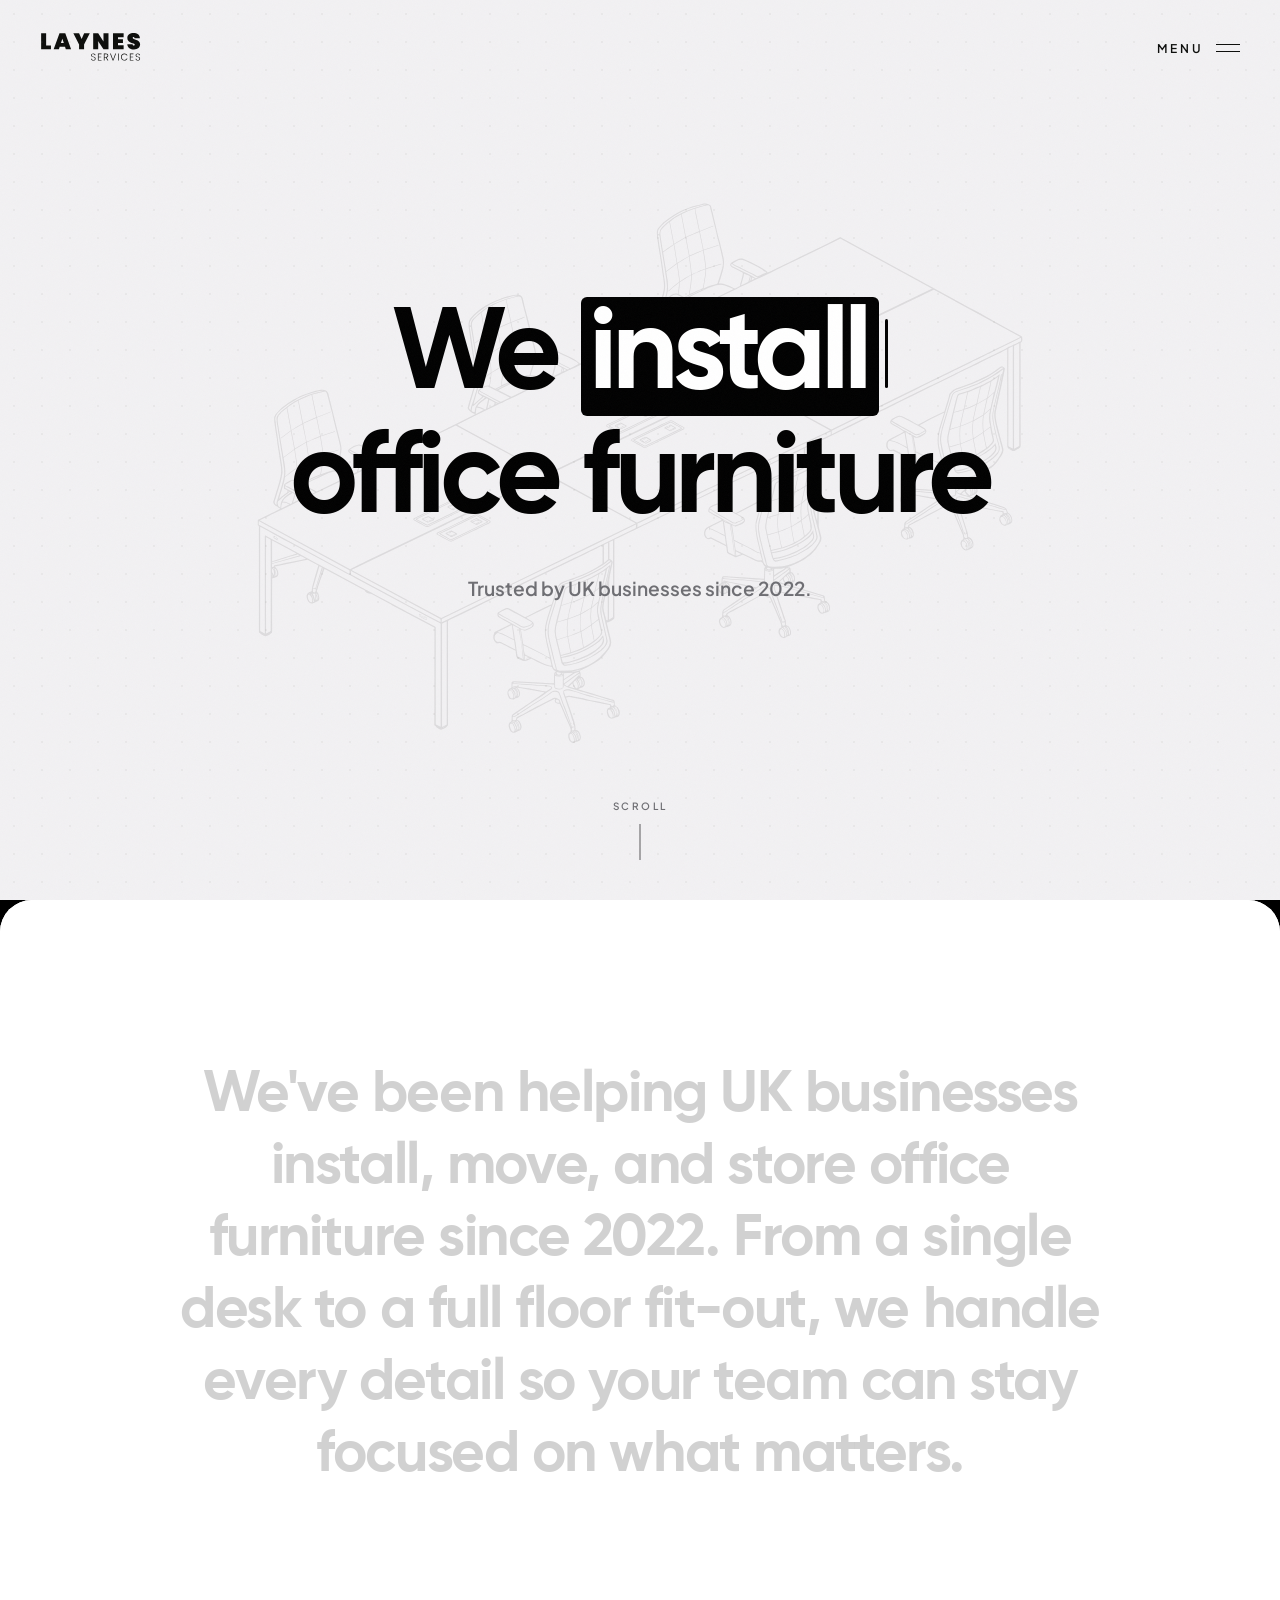
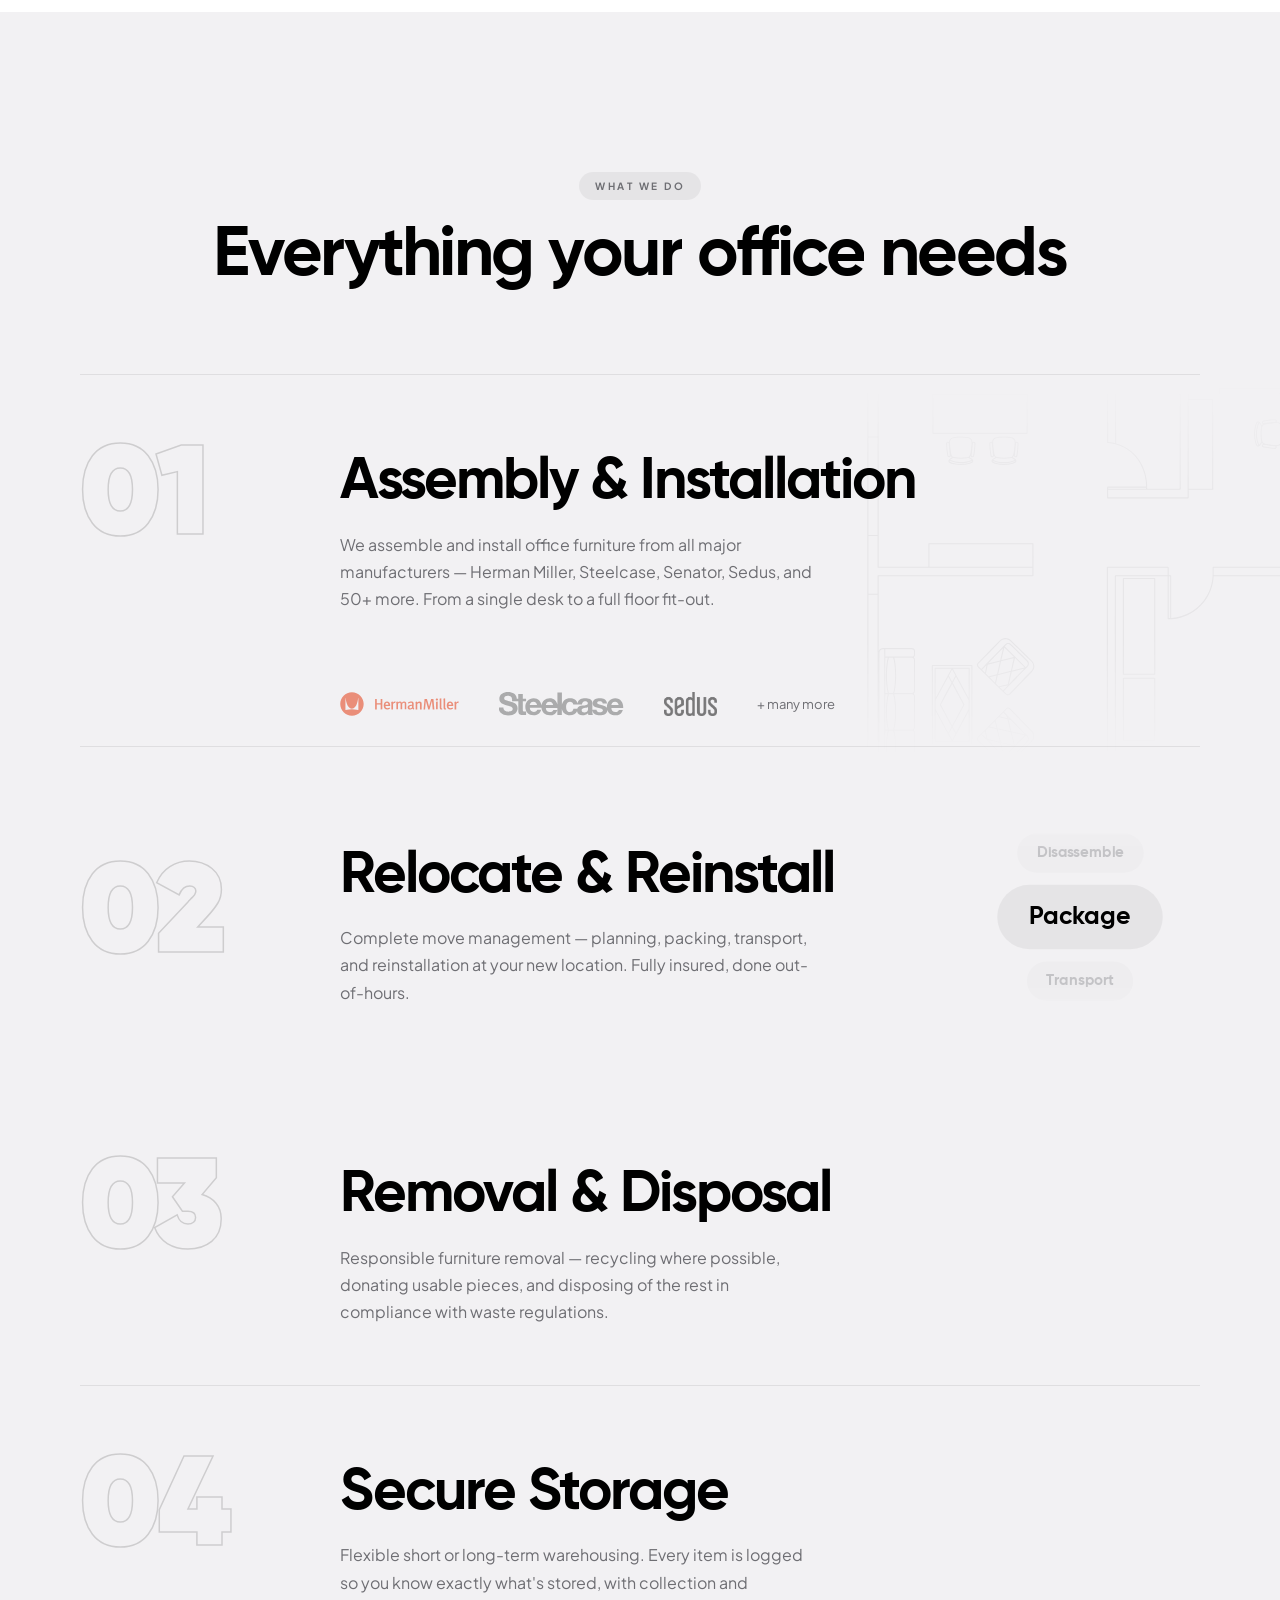
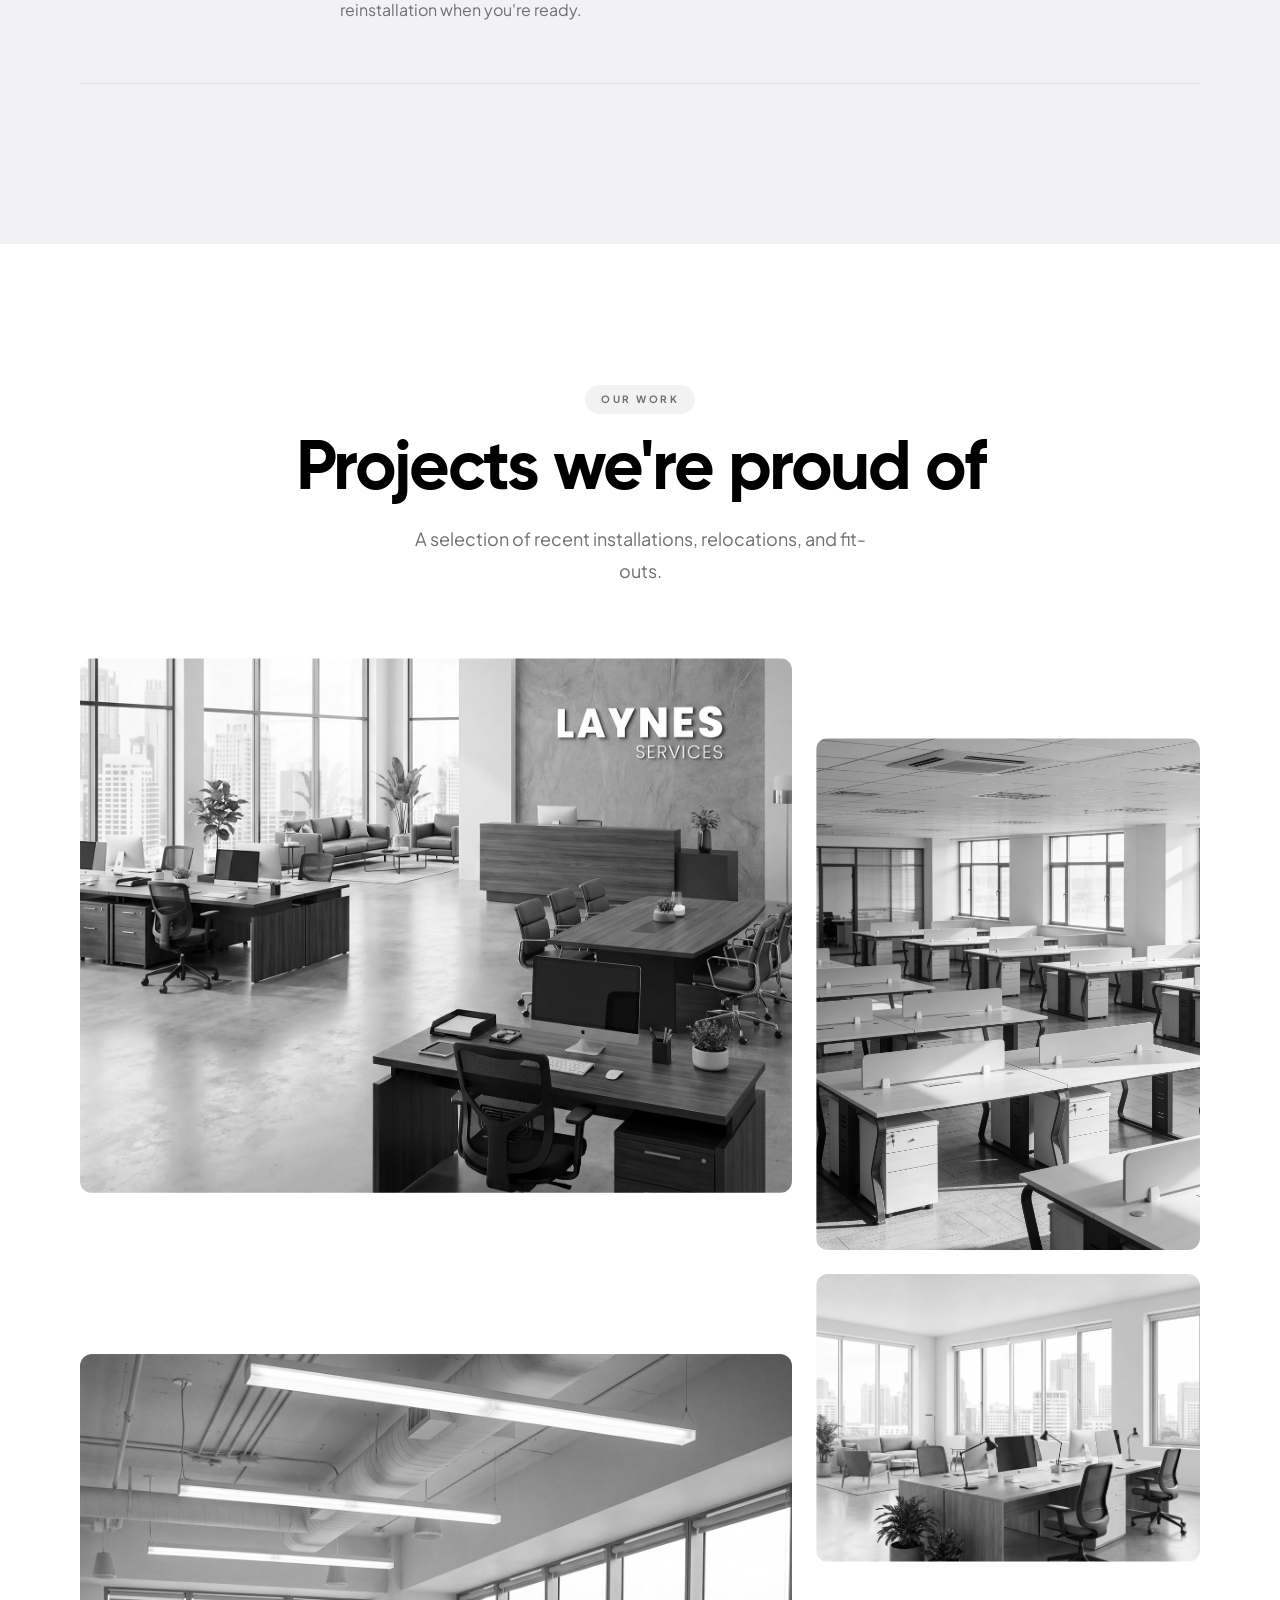
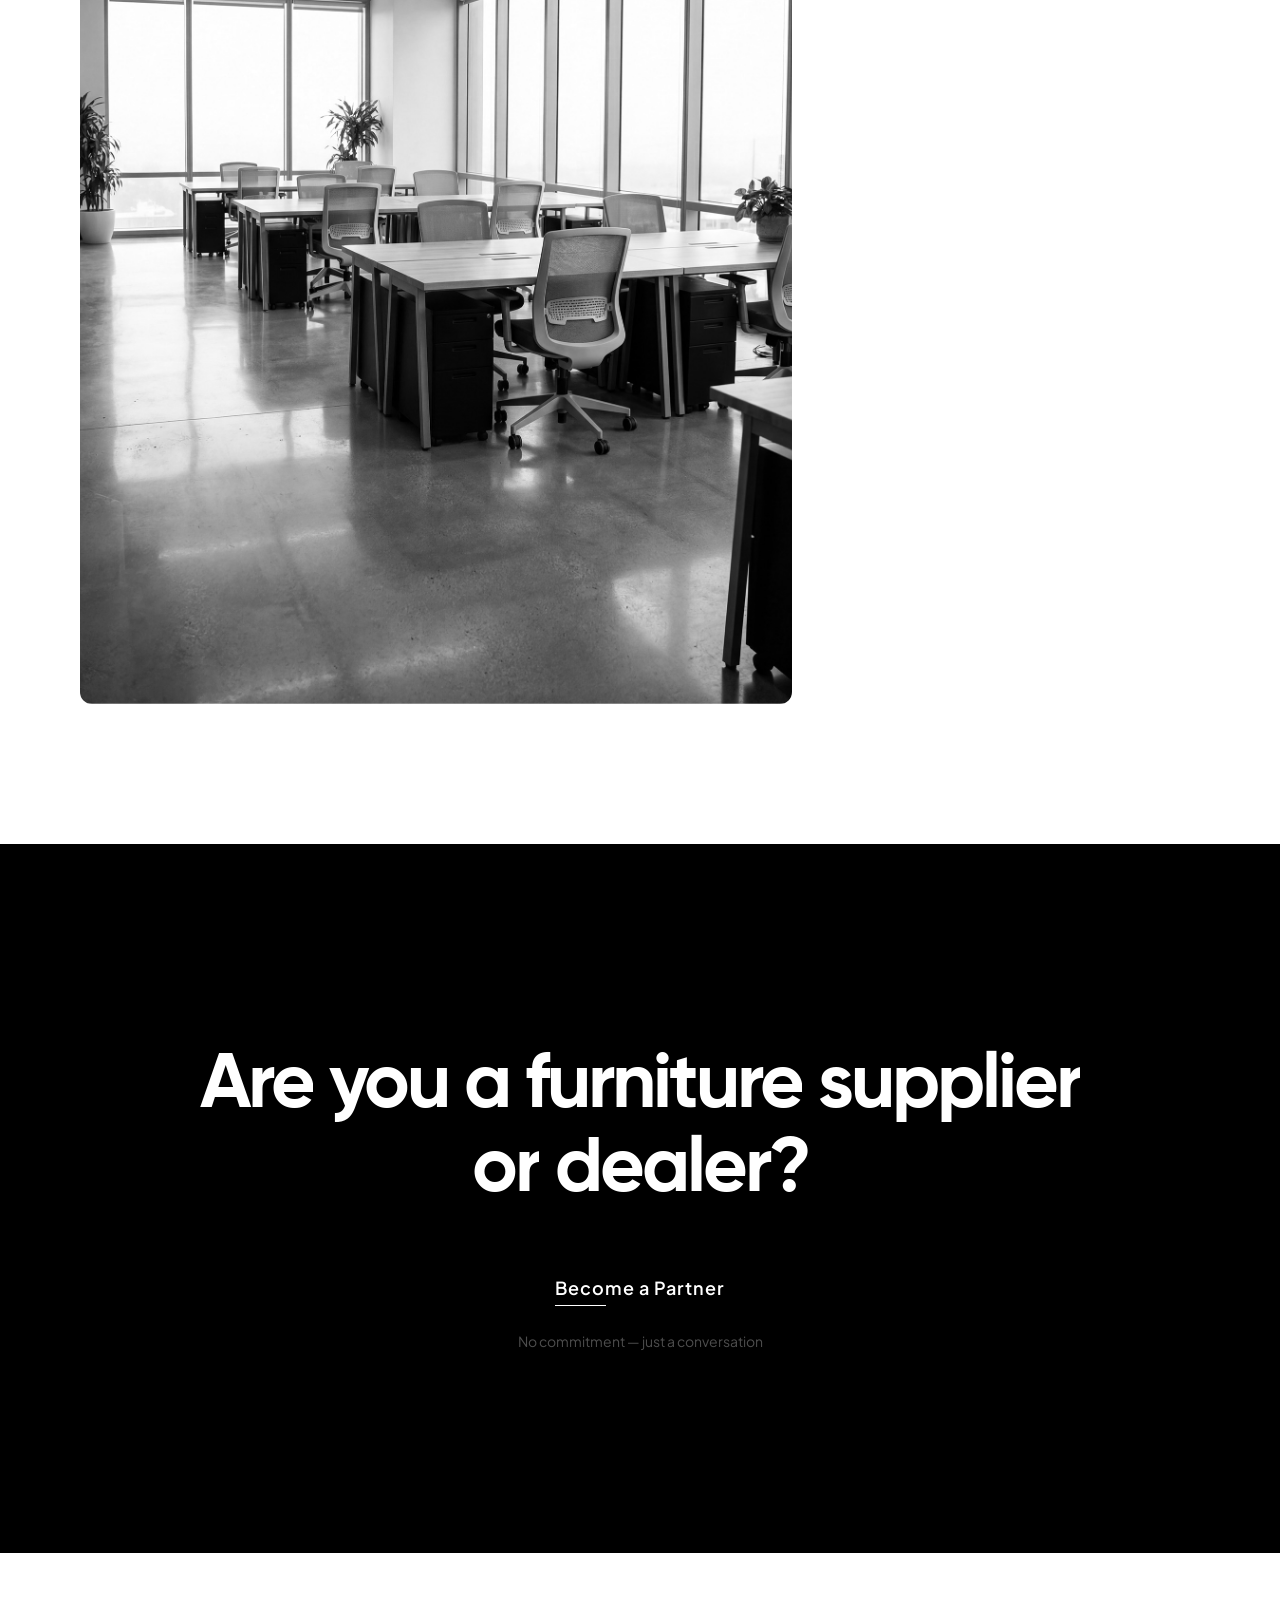
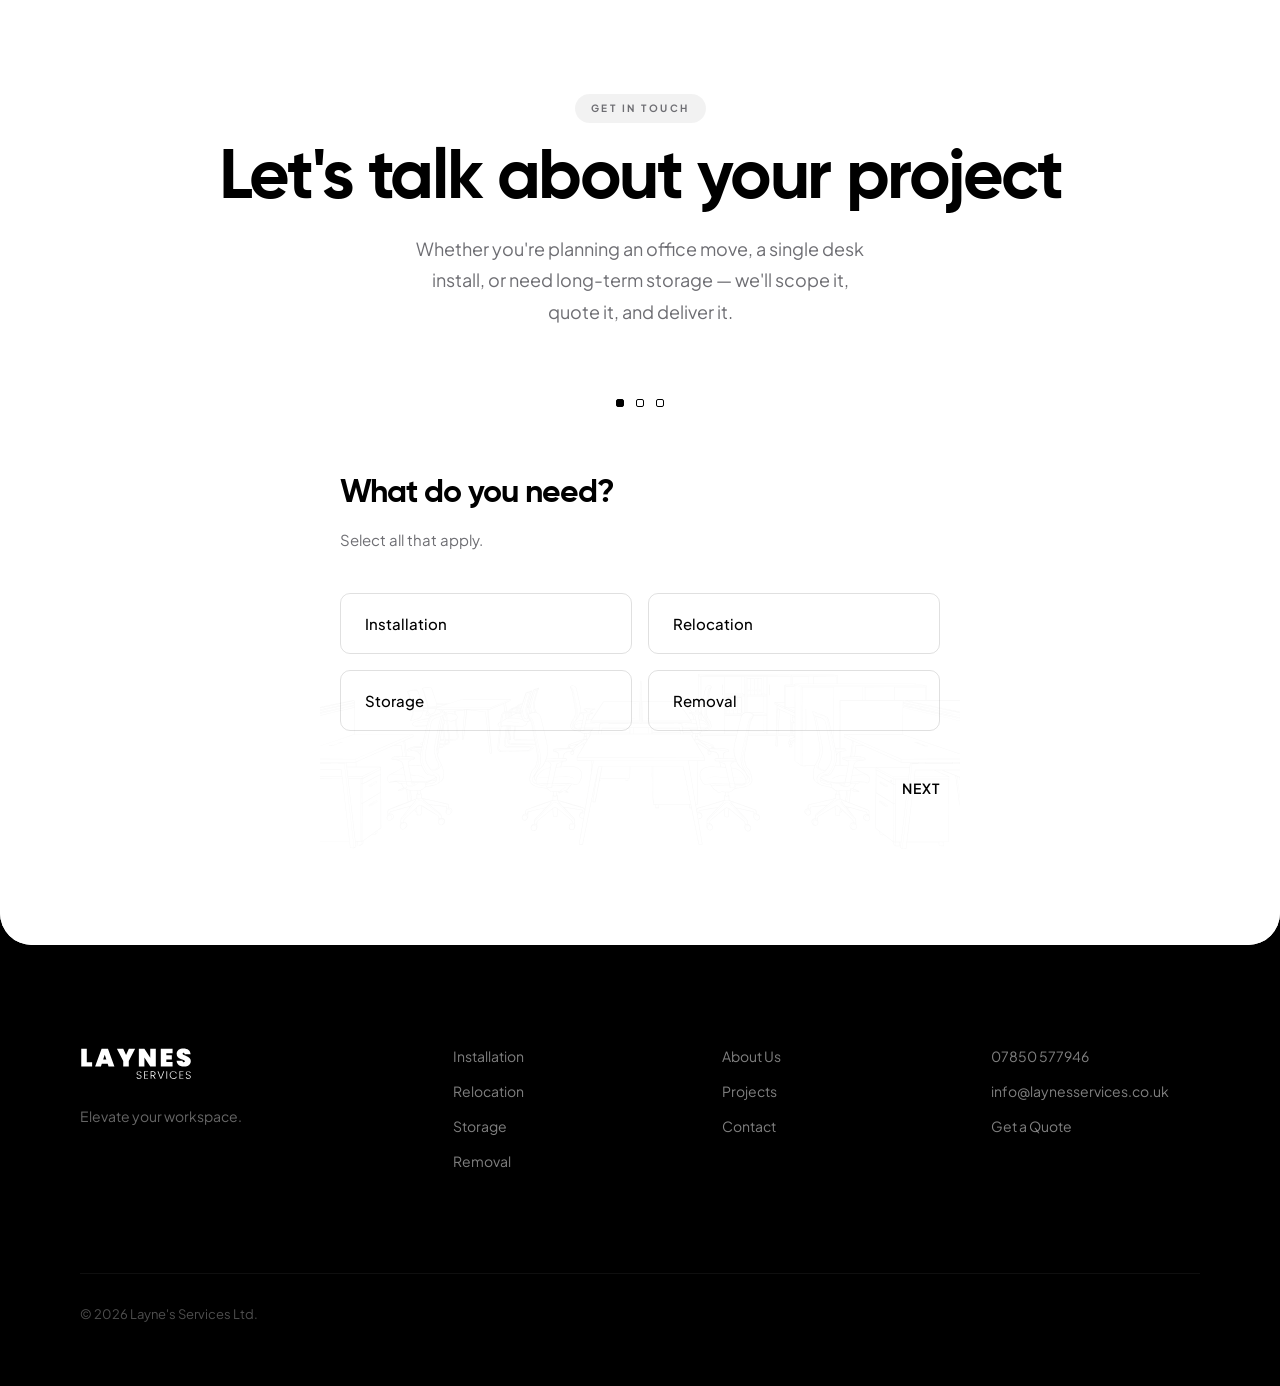
==== commit 367dc258: "Dynamic copyright year in nav and footer, remove footer column titles Co-Authored-By: Claude Opus 4." ====
--- a/index.html
+++ b/index.html
@@ -55,7 +55,7 @@
             <a href="mailto:info@laynesservices.co.uk">info@laynesservices.co.uk</a>
             <a href="tel:+447850577946">07850 577946</a>
           </div>
-          <span class="nav-overlay-year">Layne's Services Ltd &copy; 2026</span>
+          <span class="nav-overlay-year">Layne's Services Ltd &copy; <span id="nav-year"></span></span>
         </div>
       </div>
     </div>
@@ -313,20 +313,17 @@
           <p>Elevate your workspace.</p>
         </div>
         <div class="footer-col">
-          <h5>Services</h5>
           <a href="#services">Installation</a>
           <a href="#services">Relocation</a>
           <a href="#services">Storage</a>
           <a href="#services">Removal</a>
         </div>
         <div class="footer-col">
-          <h5>Company</h5>
           <a href="#about">About Us</a>
           <a href="#cases">Projects</a>
           <a href="#contact">Contact</a>
         </div>
         <div class="footer-col">
-          <h5>Contact</h5>
           <a href="tel:+447850577946">07850 577946</a>
           <a href="mailto:info@laynesservices.co.uk">info@laynesservices.co.uk</a>
           <a href="#contact">Get a Quote</a>
@@ -346,7 +343,7 @@
   </div>
 
   <script src="https://web3forms.com/client/script.js" async defer></script>
-  <script>document.getElementById('footer-year').textContent = new Date().getFullYear();</script>
+  <script>var y=new Date().getFullYear();document.getElementById('footer-year').textContent=y;document.getElementById('nav-year').textContent=y;</script>
   <script src="https://unpkg.com/lenis@1/dist/lenis.min.js"></script>
   <script src="main.js"></script>
 
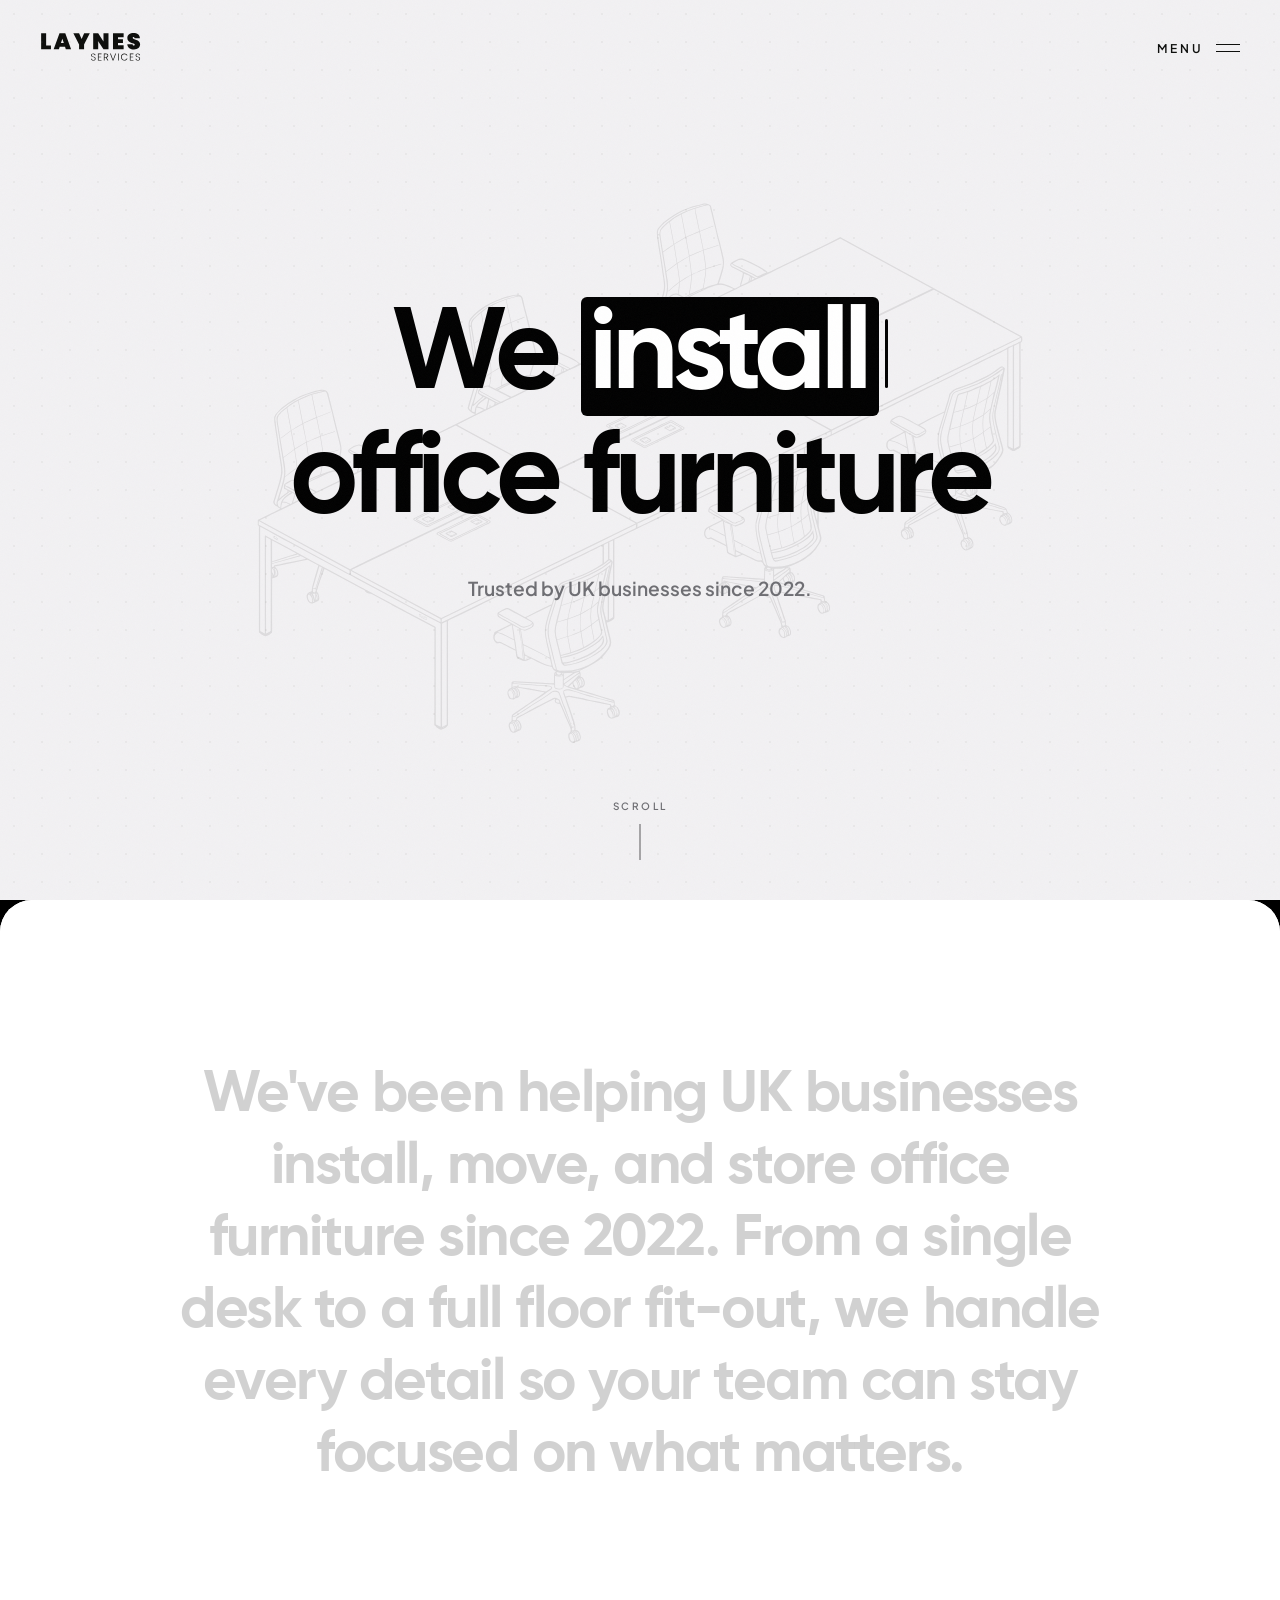
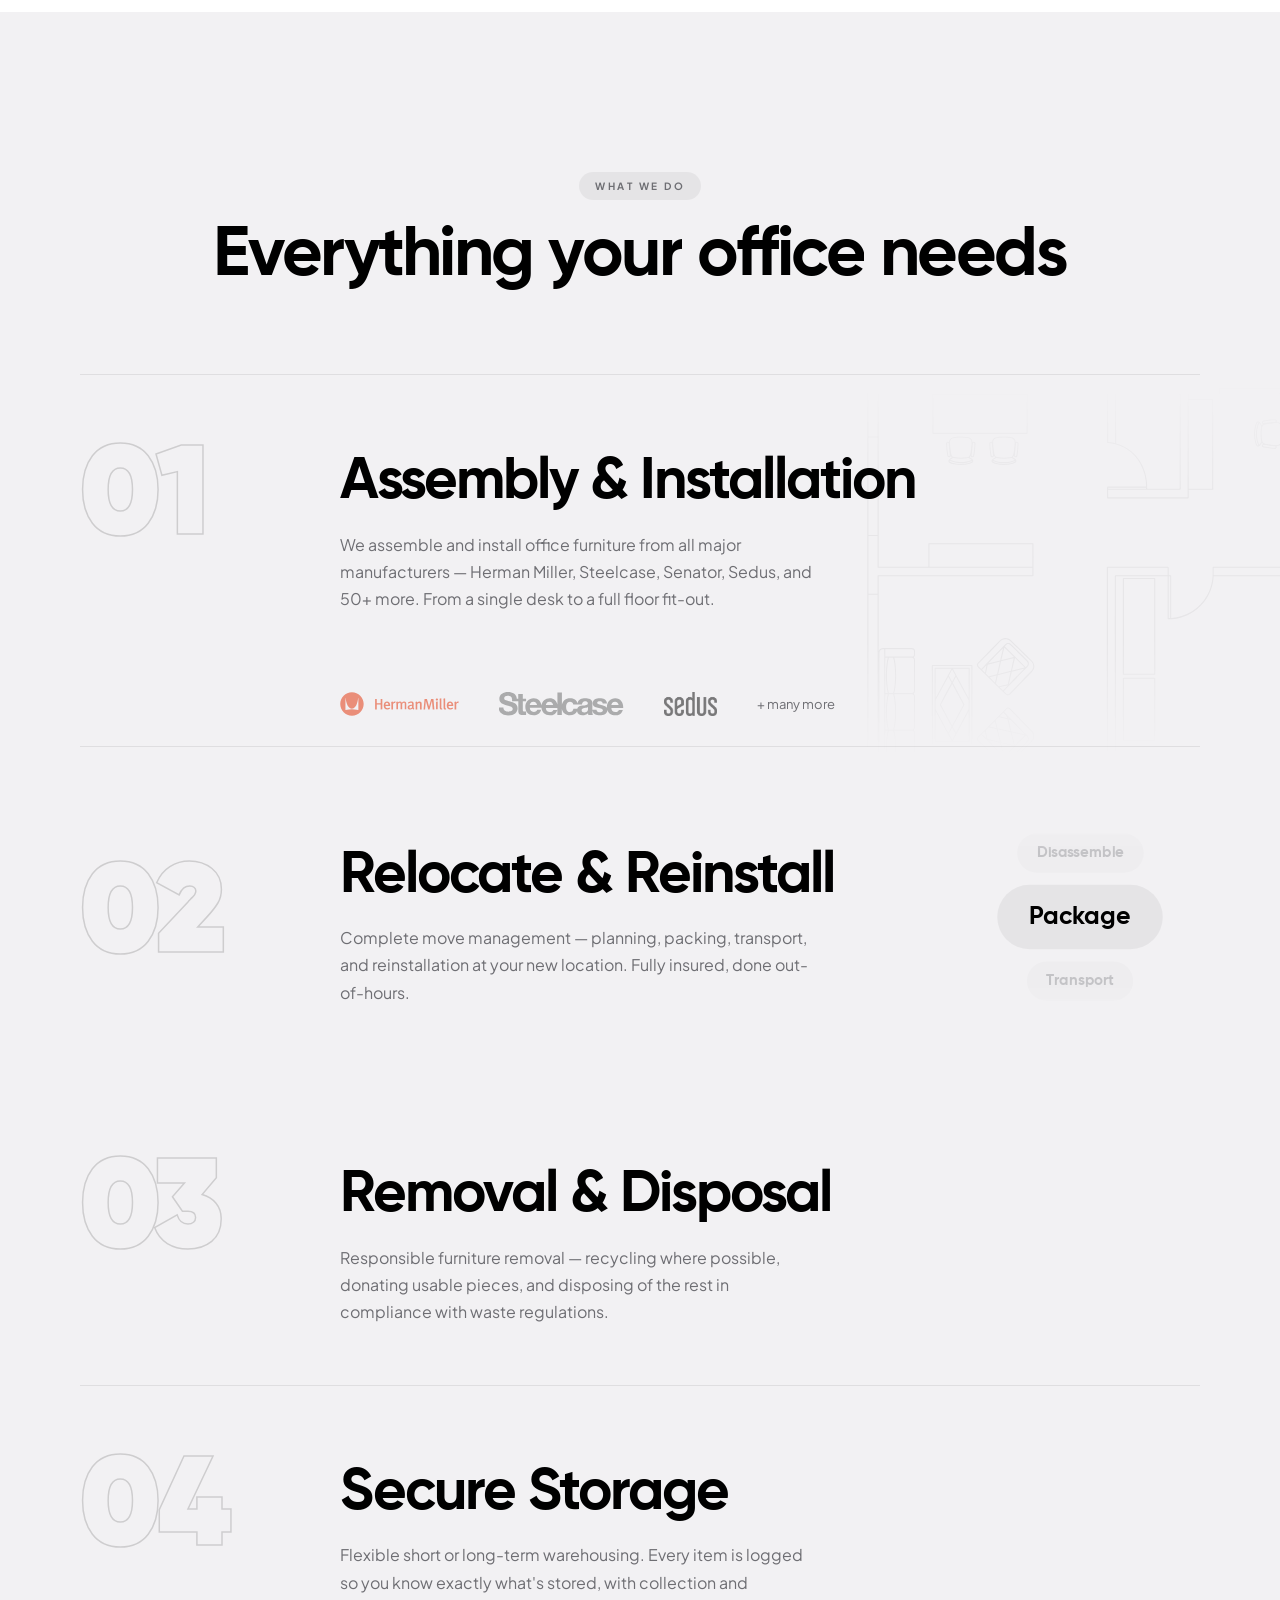
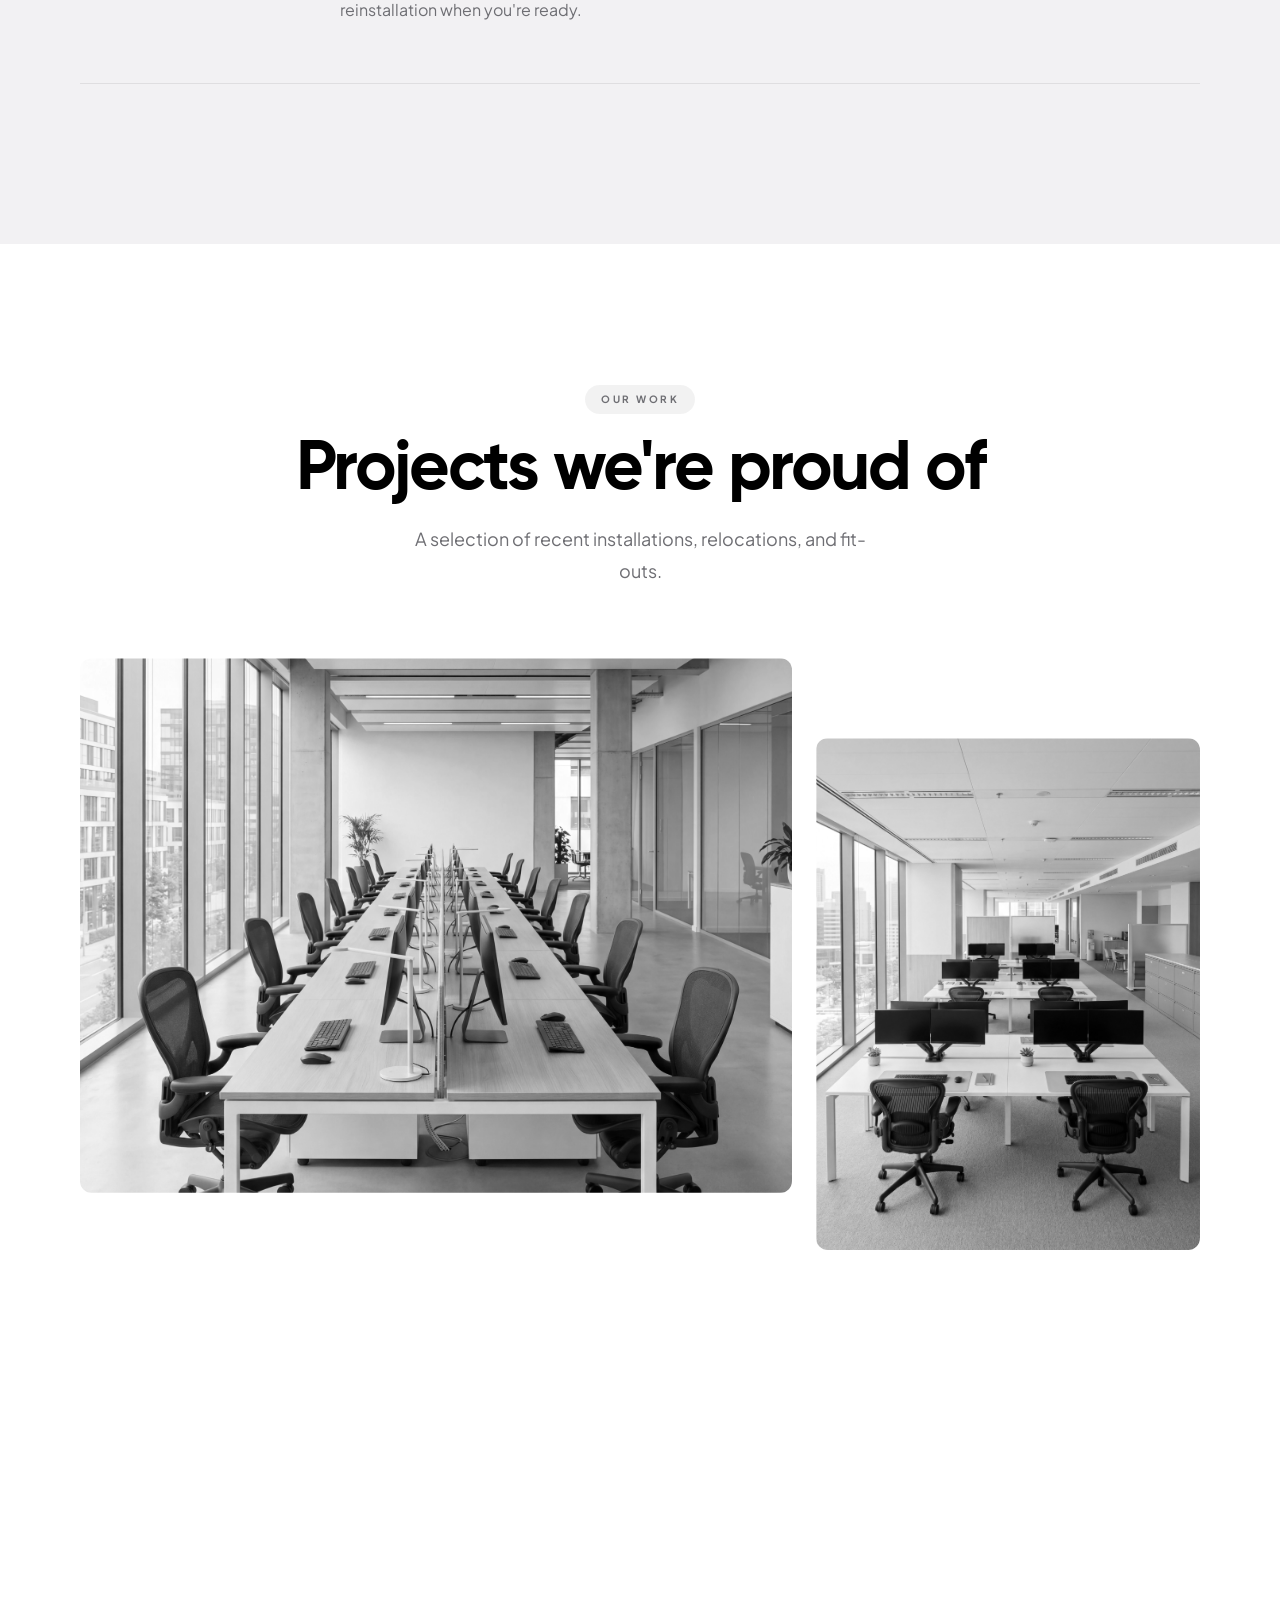
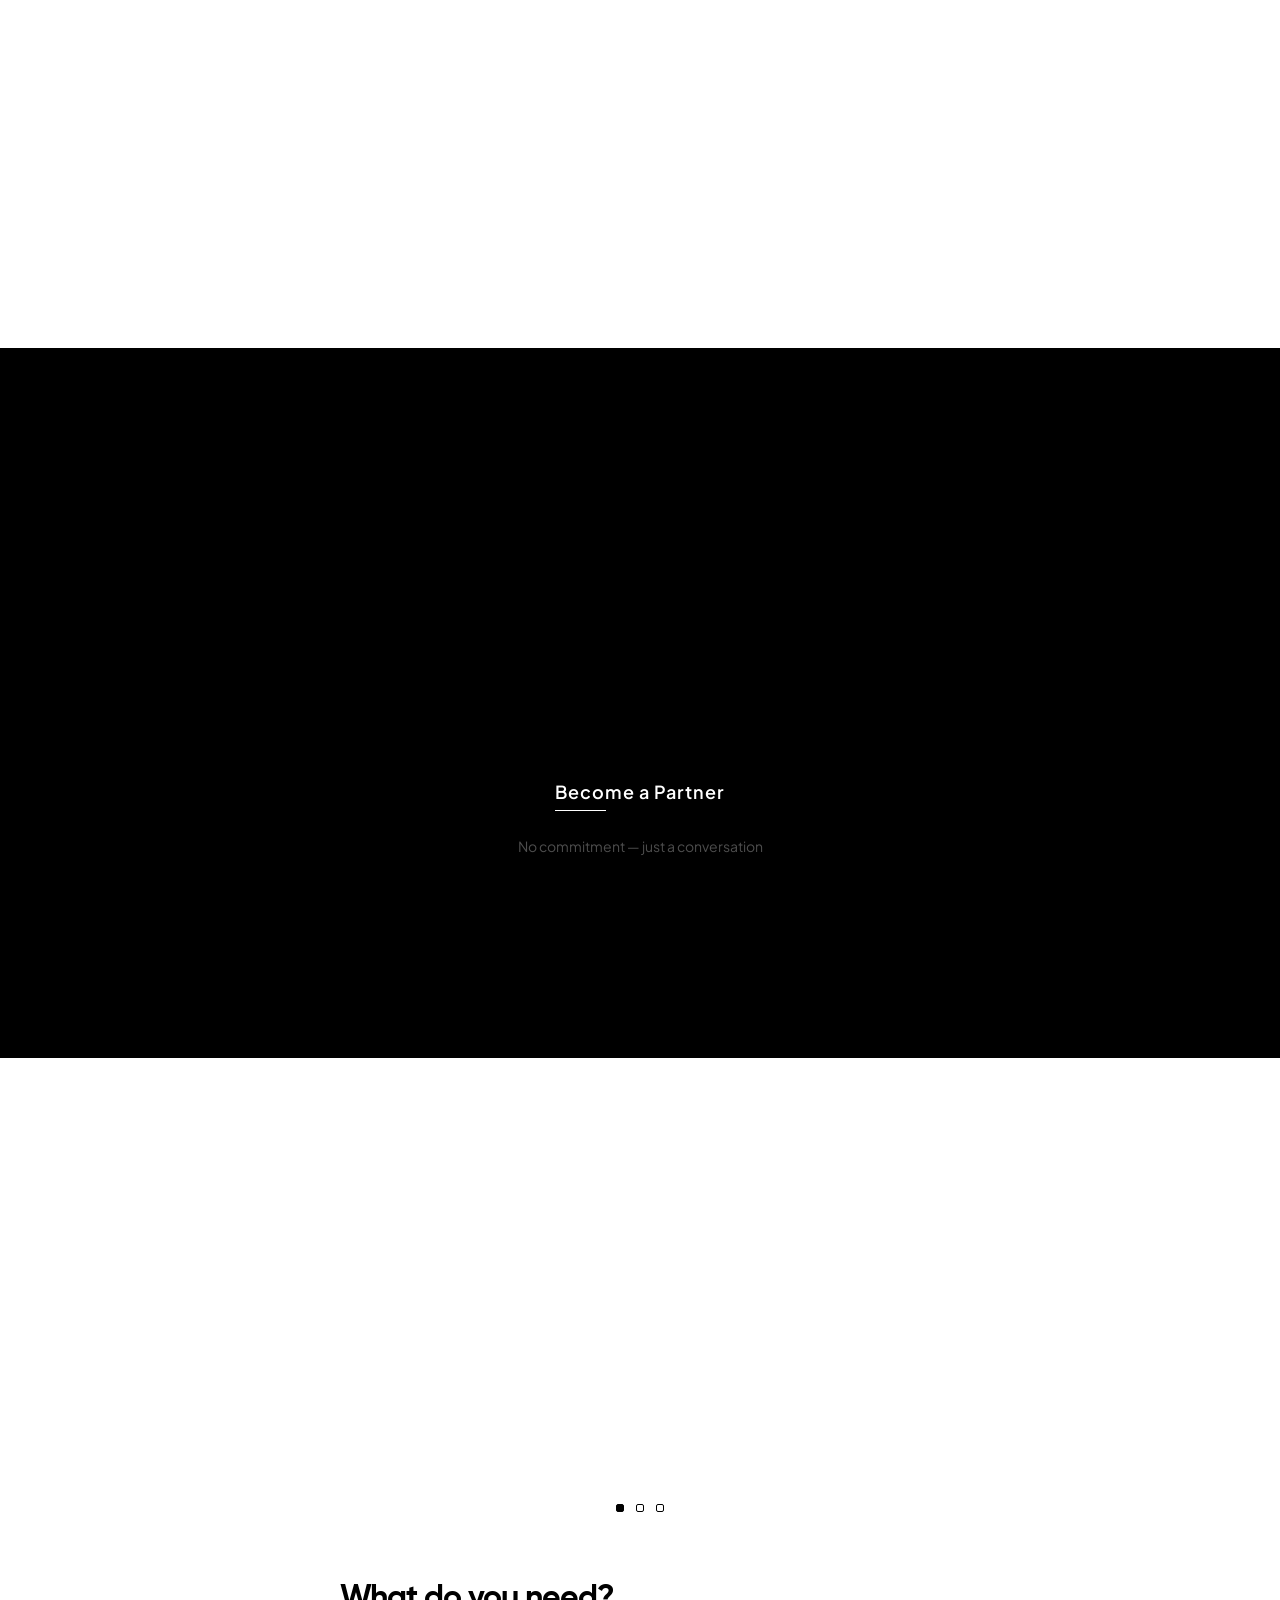
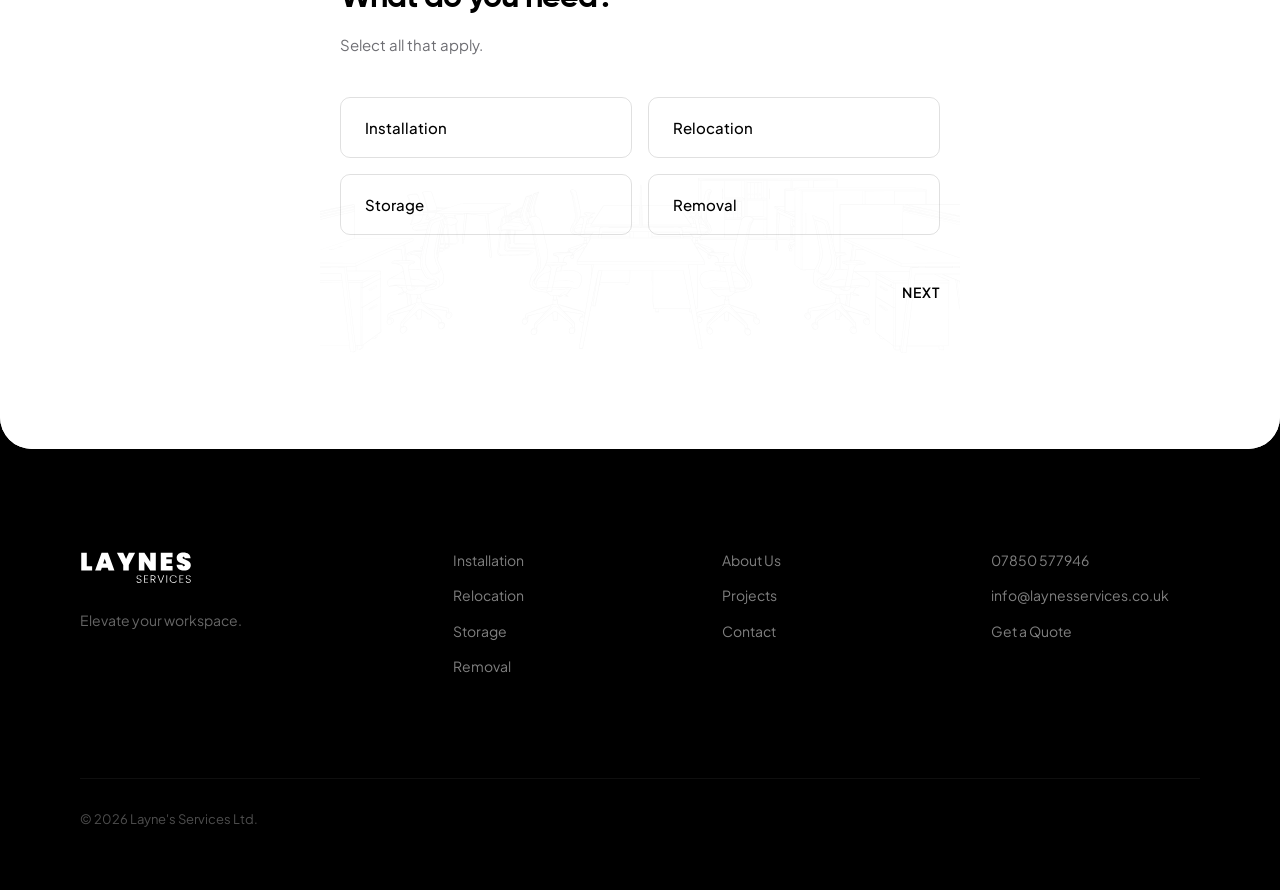
==== commit 45ef7f35: "Dynamic case studies grid, non-fixed nav on mobile, remove old example images - Case study images po" ====
--- a/index.html
+++ b/index.html
@@ -2,7 +2,7 @@
 <html lang="en">
 <head>
   <meta charset="UTF-8">
-  <meta name="viewport" content="width=device-width, initial-scale=1.0">
+  <meta name="viewport" content="width=device-width, initial-scale=1.0, viewport-fit=cover">
   <title>Layne's Services | Office Furniture Installation, Relocation & Storage — London</title>
   <meta name="description" content="London's trusted office furniture installation, relocation, removal and storage specialists. Fully insured, serving businesses across London and the South East.">
 
@@ -180,28 +180,7 @@
         <p class="s-p">A selection of recent installations, relocations, and fit-outs.</p>
       </div>
 
-      <div class="cases-grid">
-        <div class="case-card case-card-lg" data-reveal-img>
-          <div class="case-img-wrap">
-            <img src="images/case-studies/example1.jpg" alt="Office furniture installation" loading="lazy">
-          </div>
-        </div>
-        <div class="case-card case-card-sm" data-reveal-img>
-          <div class="case-img-wrap">
-            <img src="images/case-studies/example2.jpg" alt="Office relocation" loading="lazy">
-          </div>
-        </div>
-        <div class="case-card case-card-sm" data-reveal-img>
-          <div class="case-img-wrap">
-            <img src="images/case-studies/example3.jpg" alt="Workspace fit-out" loading="lazy">
-          </div>
-        </div>
-        <div class="case-card case-card-lg" data-reveal-img>
-          <div class="case-img-wrap">
-            <img src="images/case-studies/example4.jpg" alt="Commercial project" loading="lazy">
-          </div>
-        </div>
-      </div>
+      <div class="cases-grid" id="cases-grid"></div>
     </div>
   </section>
 
--- a/styles.css
+++ b/styles.css
@@ -232,6 +232,12 @@
   top: 0 !important;
 }
 
+.nav.overlay-open ~ .hero,
+.nav.overlay-open ~ .content,
+.nav.overlay-open ~ .footer {
+  visibility: hidden;
+}
+
 .nav-bar {
   display: flex;
   align-items: center;
@@ -306,8 +312,7 @@
 .nav-overlay {
   position: fixed;
   inset: 0;
-  height: 100dvh;
-  background: var(--text);
+  background: rgba(0, 0, 0, 0.99);
   clip-path: circle(0% at calc(100% - 52px) 42px);
   transition: clip-path 0.8s var(--ease-out);
   z-index: 1001;
@@ -318,12 +323,20 @@
   clip-path: circle(150% at calc(100% - 52px) 42px);
 }
 
+.nav.overlay-open .nav-overlay.clip-done {
+  clip-path: none;
+}
+
+
 .nav-overlay-inner {
   display: flex;
   flex-direction: column;
   justify-content: center;
-  height: 100%;
+  height: 100vh;
+  height: -webkit-fill-available;
+  height: 100dvh;
   padding: 120px 60px 60px;
+  padding-bottom: calc(60px + env(safe-area-inset-bottom, 0px));
 }
 
 .nav-links {
@@ -1570,8 +1583,51 @@
     grid-column: 1 / -1;
   }
 
+  .nav {
+    position: absolute;
+    top: 0;
+    mix-blend-mode: normal;
+  }
+
+  .hero {
+    margin-top: -7.5vh;
+  }
+
+  .nav.nav-hidden {
+    top: 0;
+    opacity: 1;
+  }
+
+  .nav-logo img {
+    filter: brightness(0);
+  }
+
+  .nav.overlay-open .nav-logo img {
+    filter: brightness(0) invert(1);
+  }
+
+  .nav-toggle {
+    color: var(--text);
+  }
+
+  .nav.overlay-open .nav-toggle {
+    color: var(--bg);
+  }
+
+  .nav-burger span {
+    background: var(--text);
+  }
+
+  .nav.overlay-open .nav-burger span {
+    background: var(--bg);
+  }
+
   .nav-bar {
     padding: 24px;
+  }
+
+  .nav-overlay {
+    position: fixed;
   }
 
   .nav-overlay-inner {
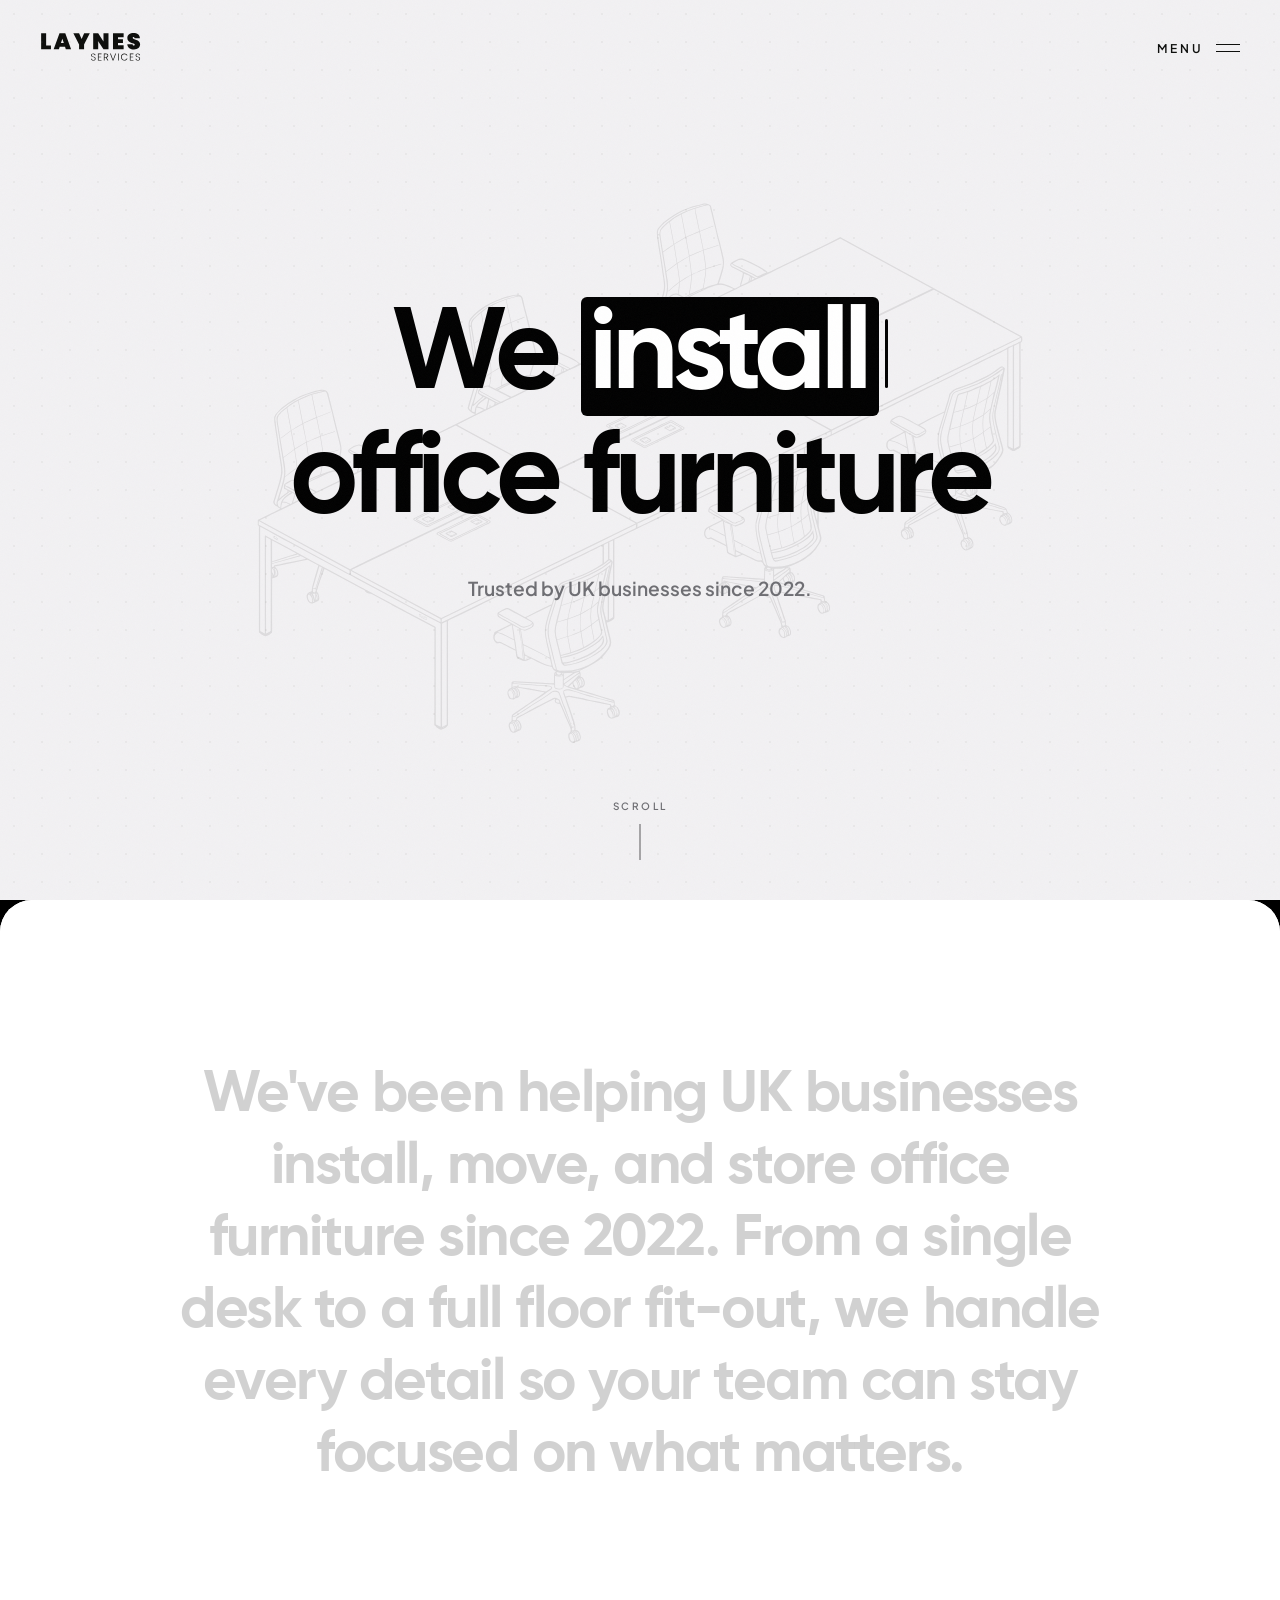
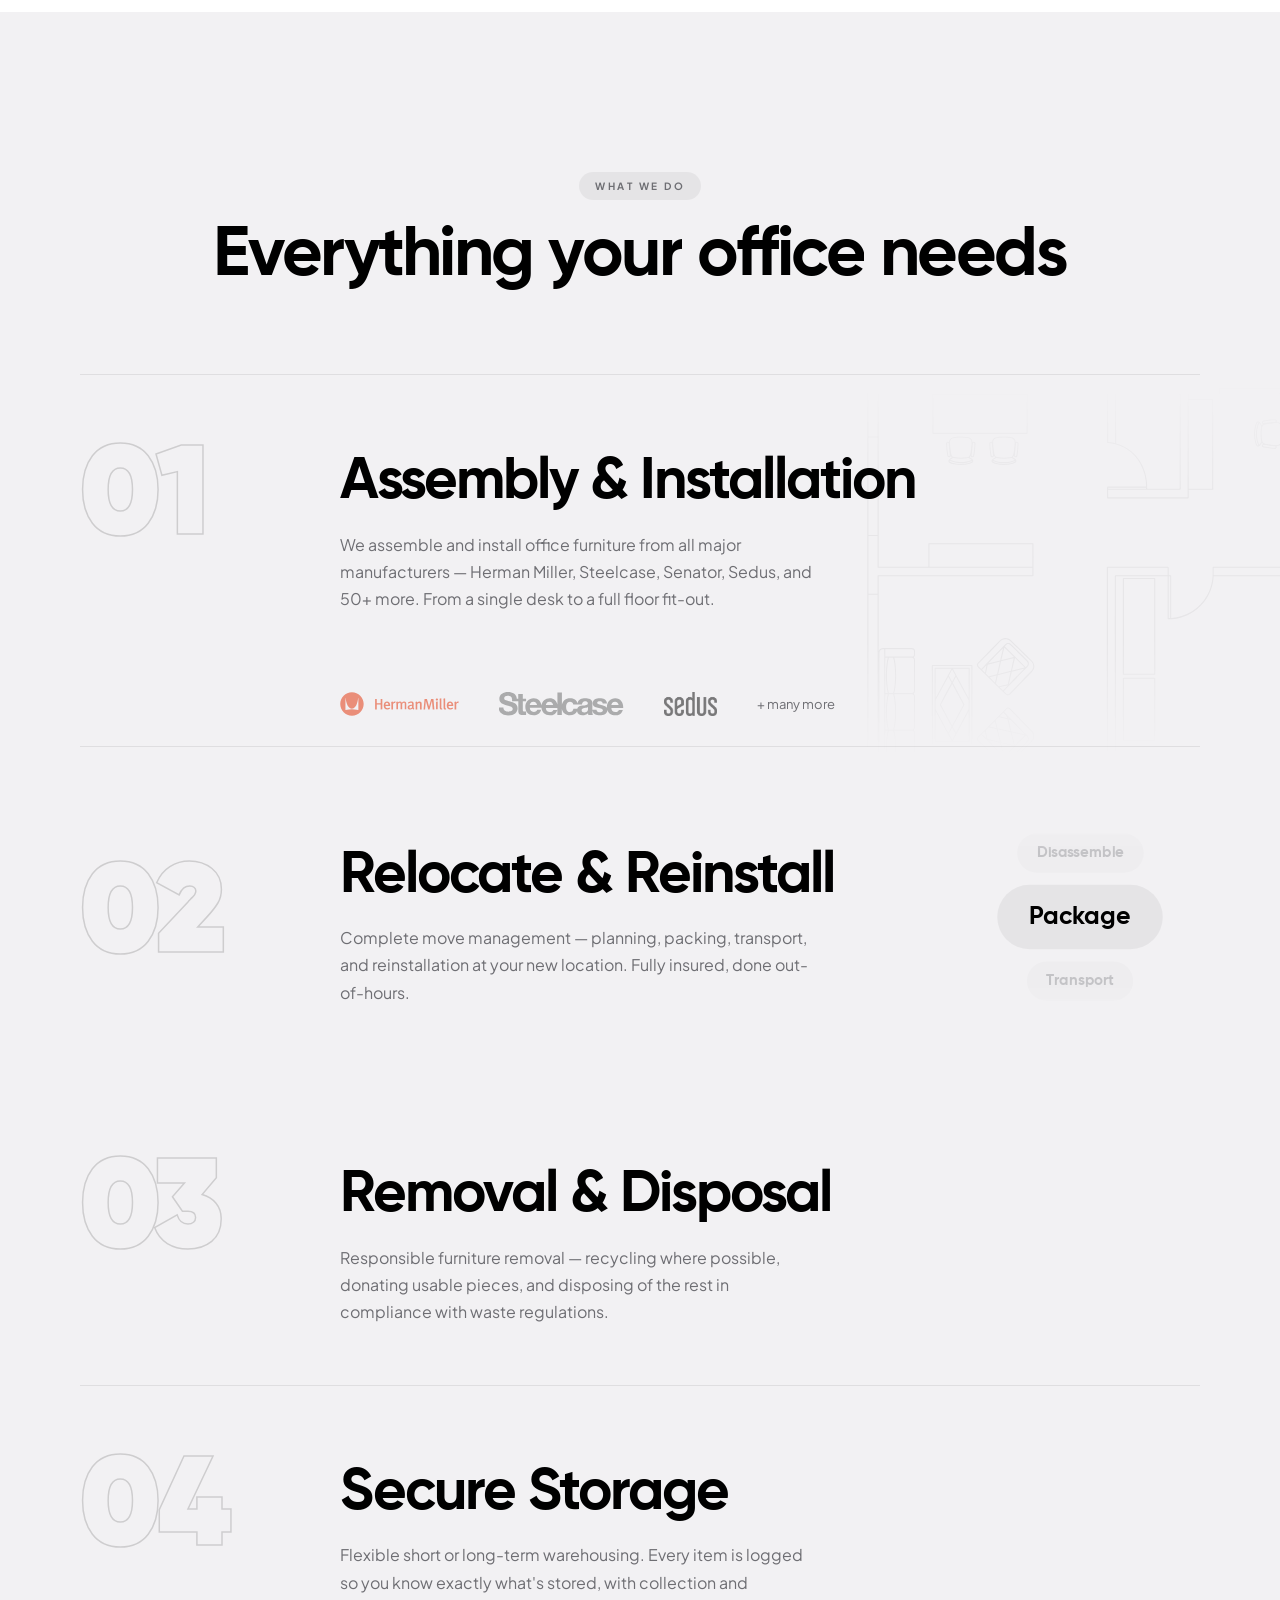
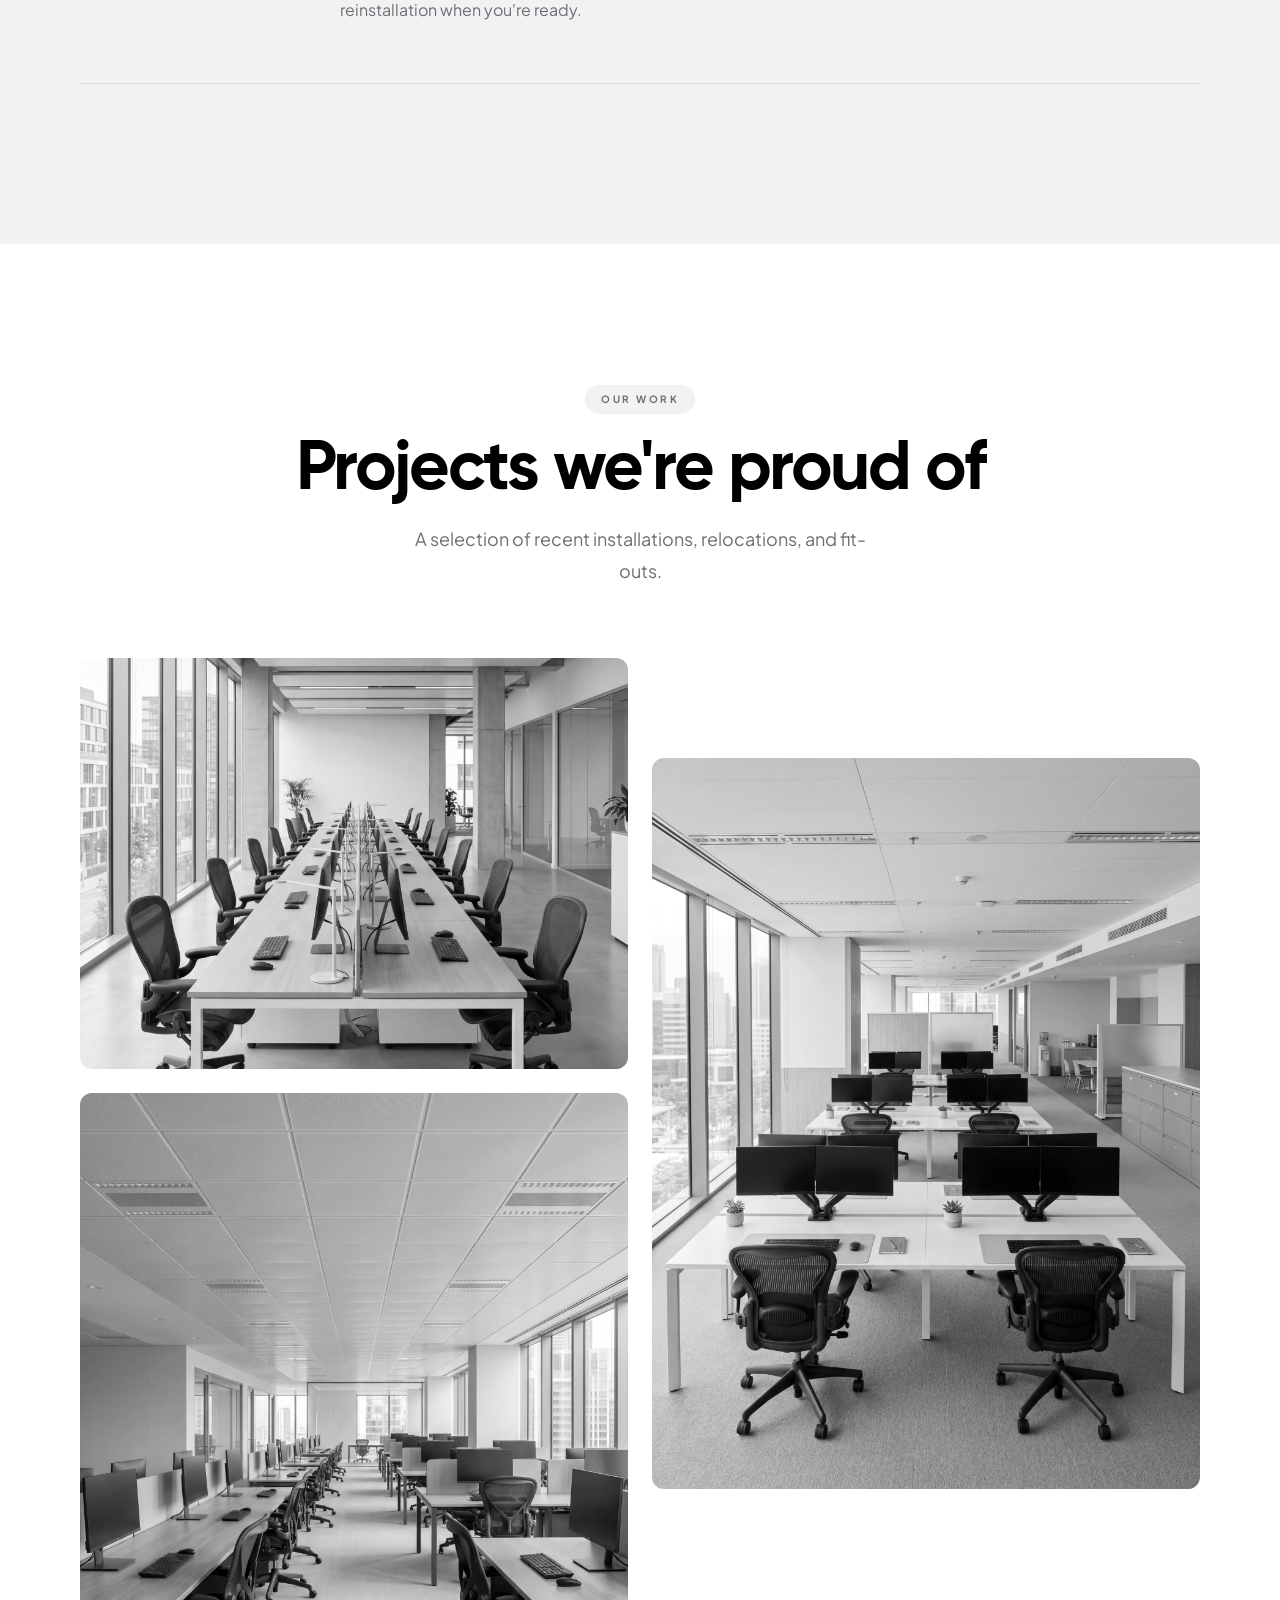
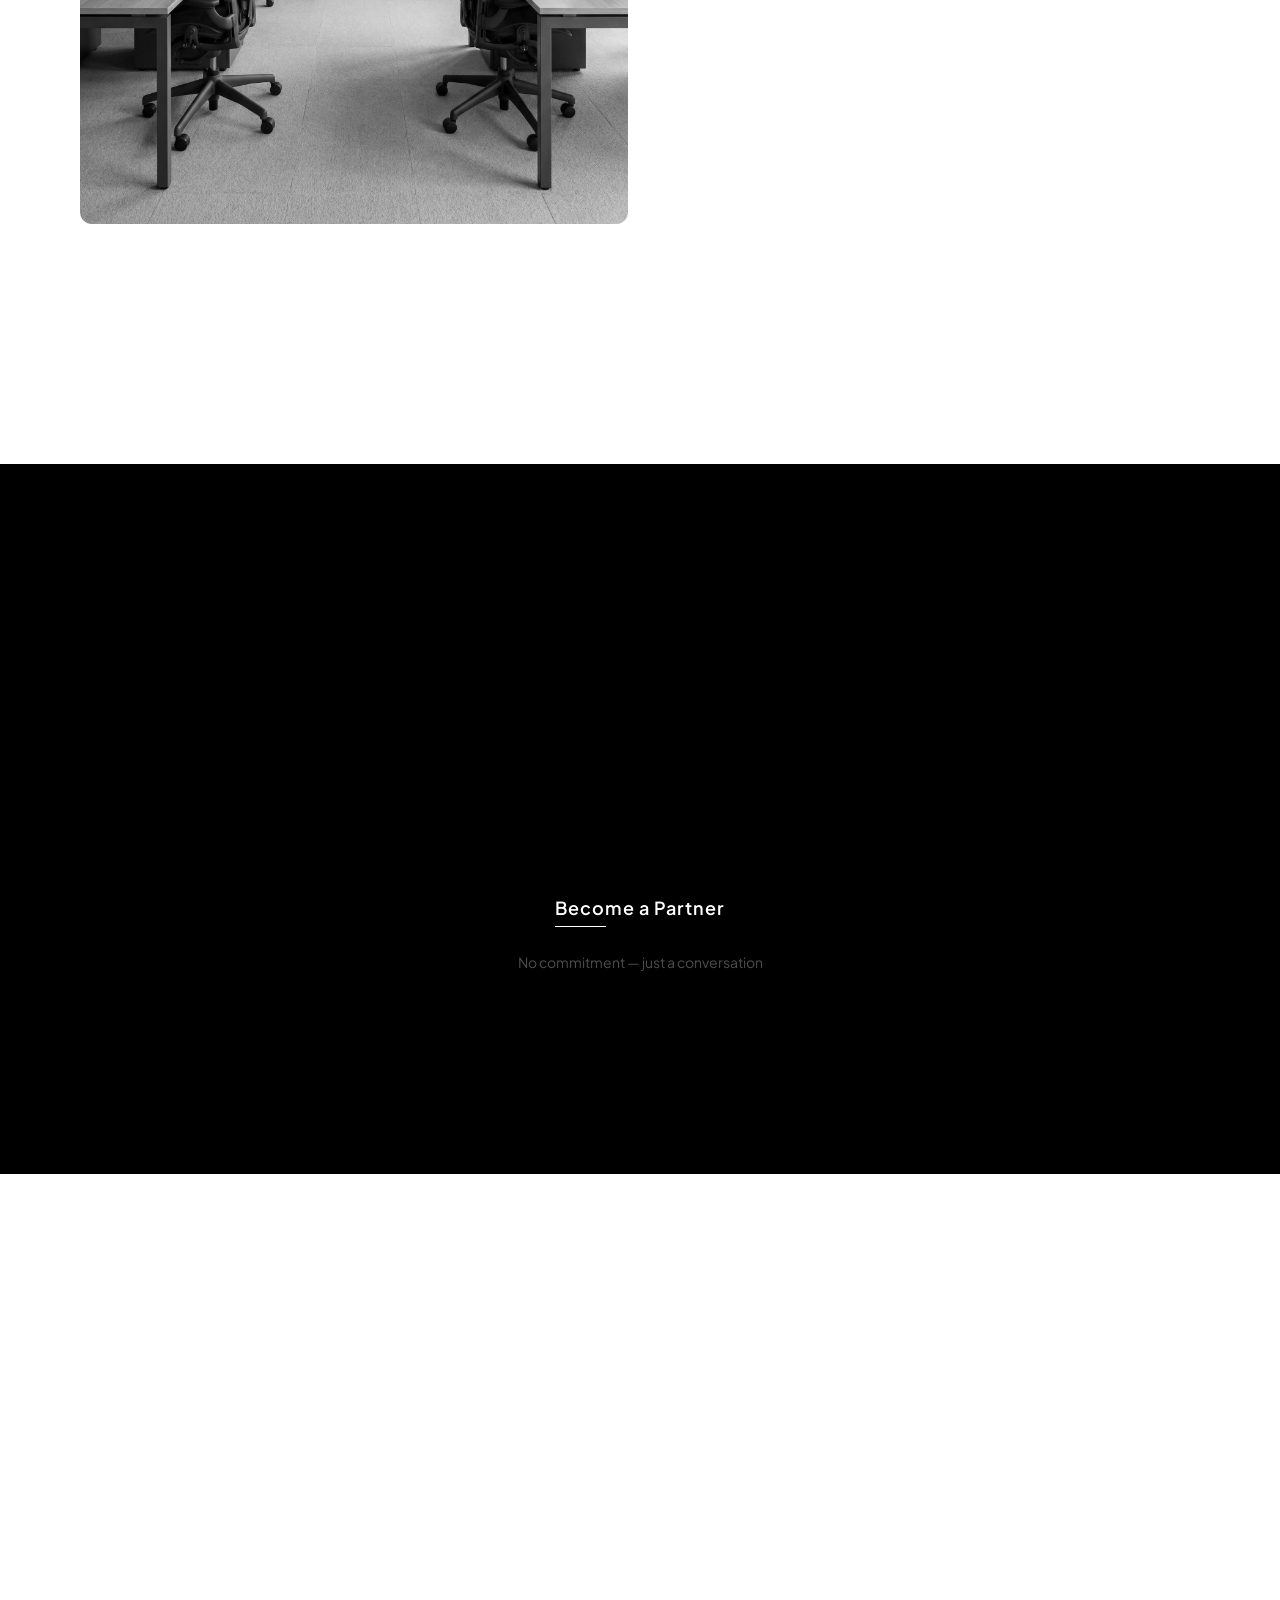
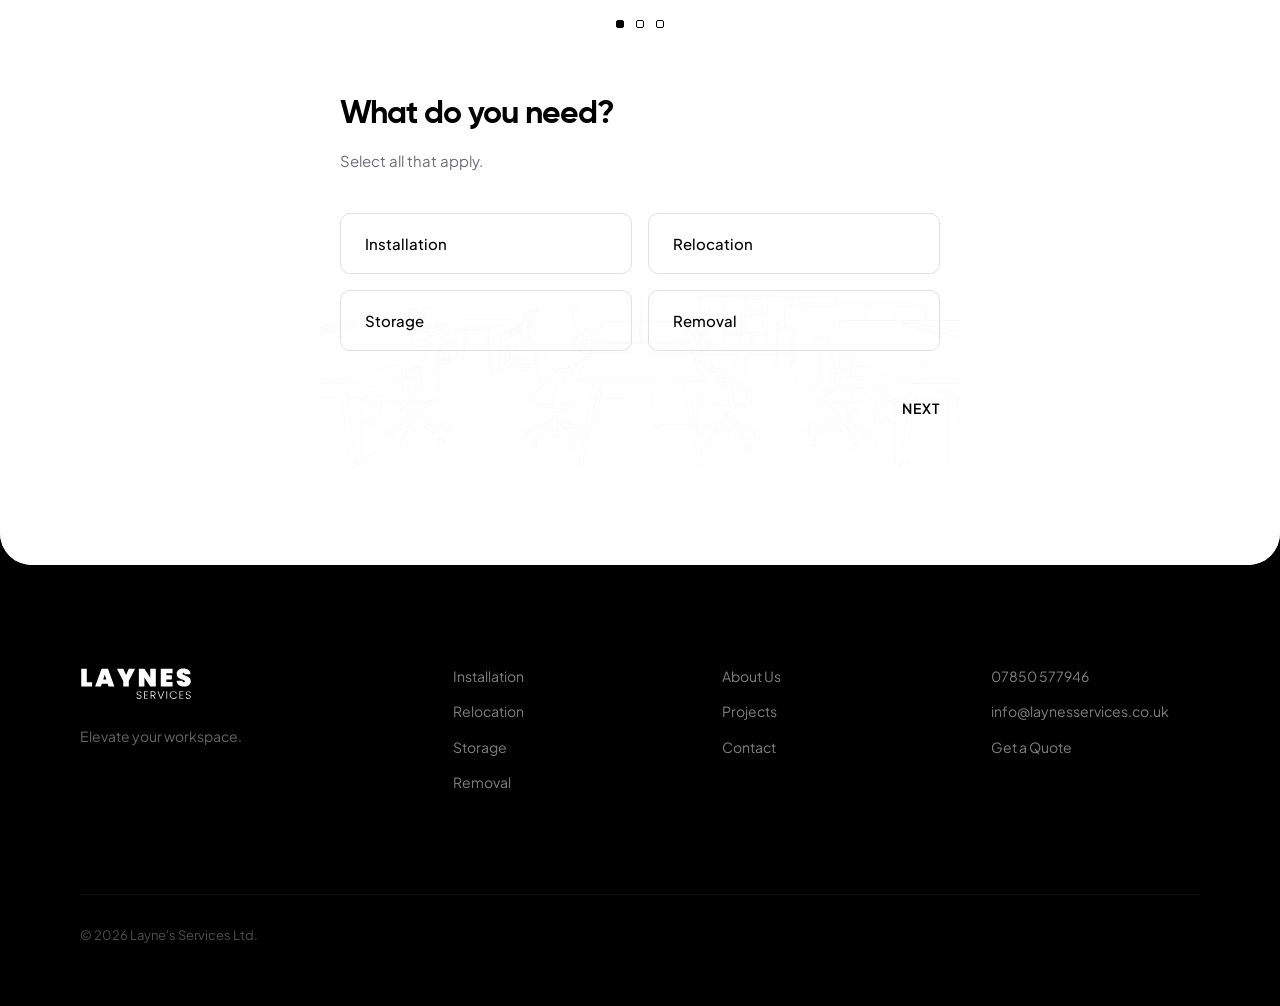
==== commit a2af7e0e: "Add SEO: robots.txt, sitemap.xml, OG tags, structured data - robots.txt allowing all crawlers with s" ====
--- a/index.html
+++ b/index.html
@@ -5,6 +5,58 @@
   <meta name="viewport" content="width=device-width, initial-scale=1.0, viewport-fit=cover">
   <title>Layne's Services | Office Furniture Installation, Relocation & Storage — London</title>
   <meta name="description" content="London's trusted office furniture installation, relocation, removal and storage specialists. Fully insured, serving businesses across London and the South East.">
+  <link rel="canonical" href="https://laynesservices.co.uk/">
+
+  <!-- Open Graph -->
+  <meta property="og:type" content="website">
+  <meta property="og:url" content="https://laynesservices.co.uk/">
+  <meta property="og:title" content="Layne's Services | Office Furniture Installation, Relocation & Storage — London">
+  <meta property="og:description" content="London's trusted office furniture installation, relocation, removal and storage specialists. Fully insured, serving businesses across London and the South East.">
+  <meta property="og:image" content="https://laynesservices.co.uk/og-image.png">
+  <meta property="og:locale" content="en_GB">
+  <meta property="og:site_name" content="Layne's Services">
+
+  <!-- Twitter Card -->
+  <meta name="twitter:card" content="summary_large_image">
+  <meta name="twitter:title" content="Layne's Services | Office Furniture Installation — London">
+  <meta name="twitter:description" content="London's trusted office furniture installation, relocation, removal and storage specialists.">
+  <meta name="twitter:image" content="https://laynesservices.co.uk/og-image.png">
+
+  <!-- Structured Data — LocalBusiness -->
+  <script type="application/ld+json">
+  {
+    "@context": "https://schema.org",
+    "@type": "LocalBusiness",
+    "name": "Layne's Services",
+    "description": "Office furniture installation, relocation, removal and storage specialists serving London and the South East.",
+    "url": "https://laynesservices.co.uk",
+    "telephone": "+447850577946",
+    "email": "info@laynesservices.co.uk",
+    "foundingDate": "2022",
+    "areaServed": {
+      "@type": "GeoCircle",
+      "geoMidpoint": {
+        "@type": "GeoCoordinates",
+        "latitude": 51.5074,
+        "longitude": -0.1278
+      },
+      "geoRadius": "80000"
+    },
+    "serviceType": [
+      "Office Furniture Installation",
+      "Office Furniture Assembly",
+      "Office Relocation",
+      "Furniture Removal & Disposal",
+      "Furniture Storage"
+    ],
+    "knowsAbout": [
+      "Herman Miller",
+      "Steelcase",
+      "Sedus",
+      "Senator"
+    ]
+  }
+  </script>
 
   <!-- Favicons -->
   <link rel="icon" type="image/png" sizes="32x32" href="favicon-32x32.png">
--- a/styles.css
+++ b/styles.css
@@ -811,6 +811,8 @@
   pointer-events: none;
   z-index: 0;
   transition: opacity 1.2s var(--ease-expo);
+  padding-top: 10px;
+  padding-bottom: 10px;
 }
 
 .cases-watermark.visible {
@@ -876,33 +878,44 @@
   margin: 16px auto 0;
 }
 
-/* Asymmetric grid — v3 style */
+/* Masonry grid — two columns */
 .cases-grid {
   display: grid;
-  grid-template-columns: 1.3fr 0.7fr;
+  grid-template-columns: 1fr 1fr;
   gap: 24px;
+}
+
+.cases-col {
+  display: flex;
+  flex-direction: column;
+  gap: 24px;
+}
+
+.cases-col-offset {
+  margin-top: 100px;
 }
 
 .case-card {
   position: relative;
   overflow: hidden;
-}
-
-.case-card-sm {
-  margin-top: 80px;
+  opacity: 0;
+  transform: translateY(40px);
+  transition: opacity 0.8s var(--ease-out), transform 0.8s var(--ease-out);
+}
+
+.case-card.revealed {
+  opacity: 1;
+  transform: translateY(0);
 }
 
 .case-img-wrap {
   width: 100%;
-  aspect-ratio: 4 / 3;
   overflow: hidden;
   border-radius: 12px;
-  clip-path: inset(100% 0 0 0);
-  transition: clip-path 1s var(--ease);
-}
-
-.case-card.revealed .case-img-wrap {
-  clip-path: inset(0 0 0 0);
+}
+
+.case-card-lg .case-img-wrap {
+  aspect-ratio: 4 / 3;
 }
 
 .case-card-sm .case-img-wrap {
@@ -1352,6 +1365,13 @@
   visibility: visible;
 }
 
+body.lightbox-open .nav,
+body.lightbox-open .hero,
+body.lightbox-open .content,
+body.lightbox-open .footer {
+  visibility: hidden;
+}
+
 .lightbox-img {
   max-width: 90vw;
   max-height: 85vh;
@@ -1485,7 +1505,7 @@
   }
 
   .content {
-    margin-top: -5vh;
+    margin-top: -7.5vh;
   }
 
   .section-statement {
@@ -1551,12 +1571,16 @@
     gap: 32px;
   }
 
-  .case-card-sm {
+  .cases-col-offset {
     margin-top: 0;
   }
 
   .case-card-sm .case-img-wrap {
     aspect-ratio: 4 / 3;
+  }
+
+  .hero-scroll {
+    display: none;
   }
 
   .partner-heading {
